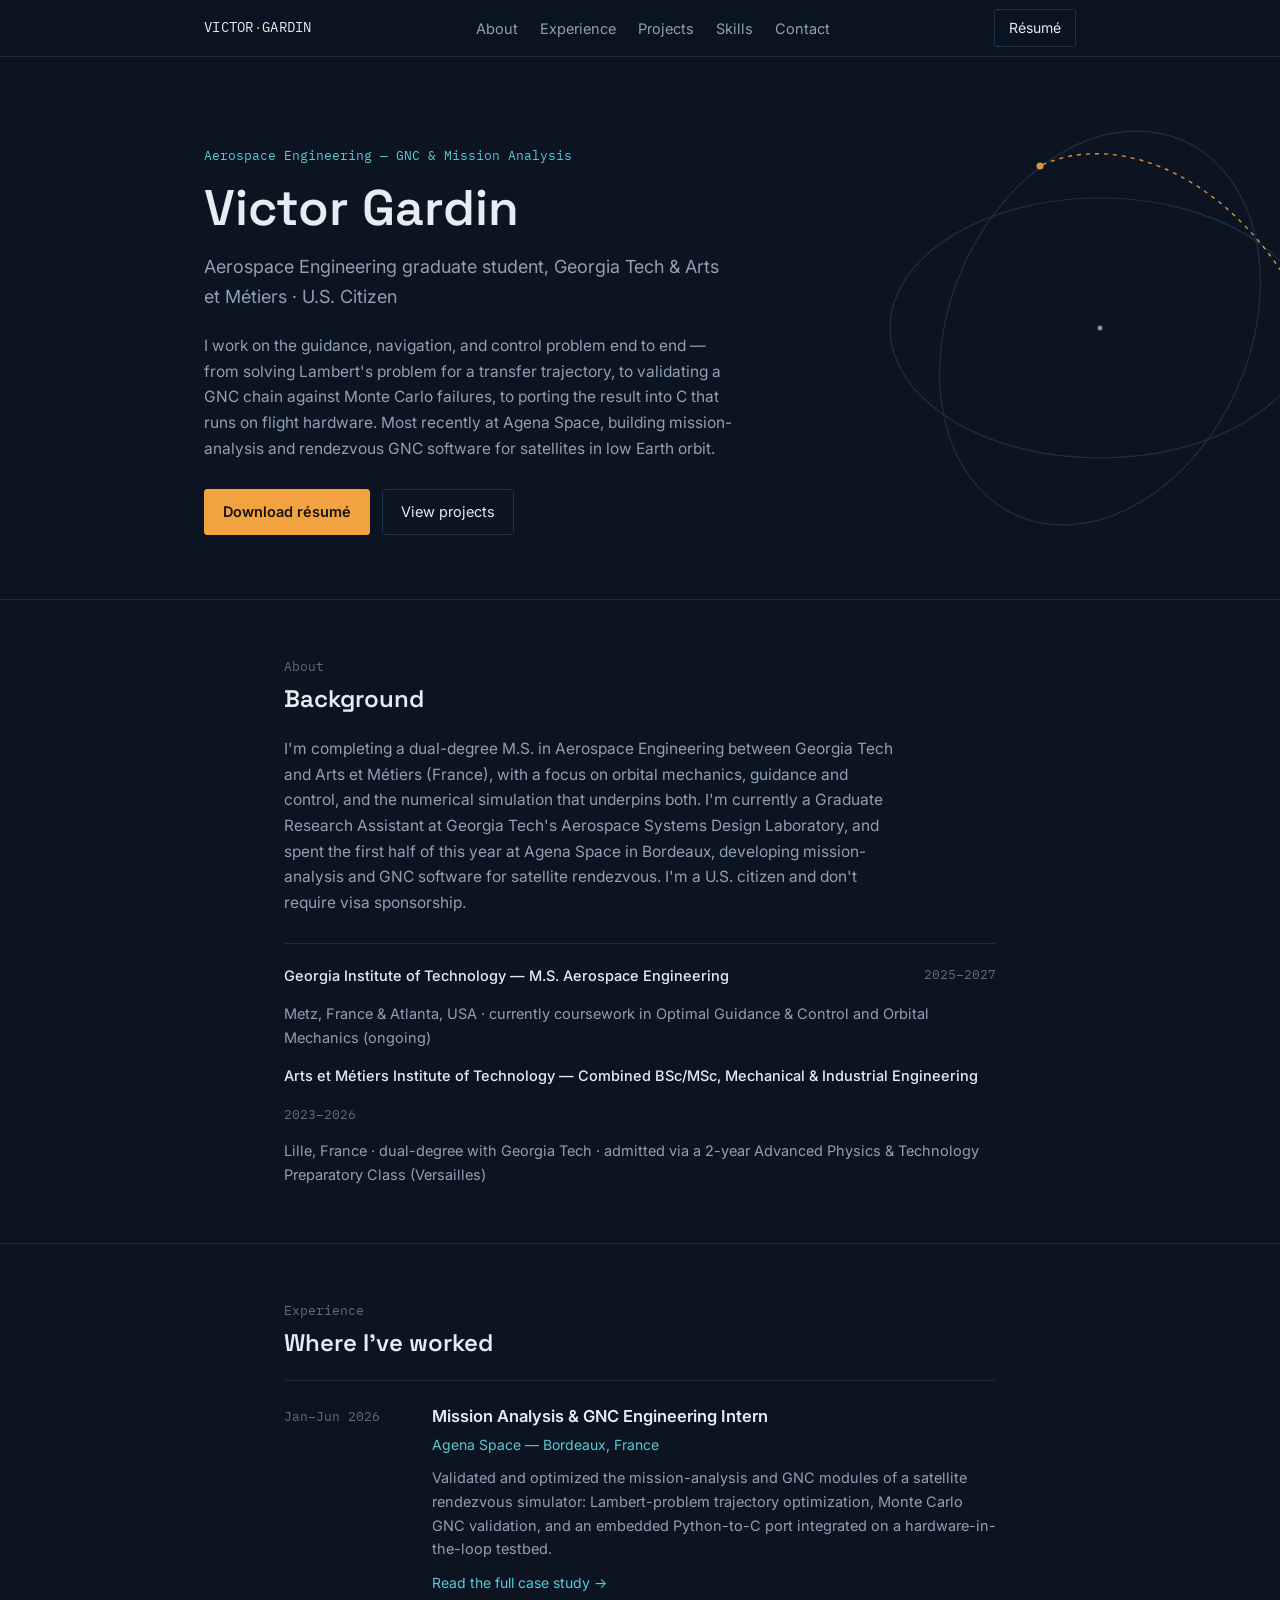
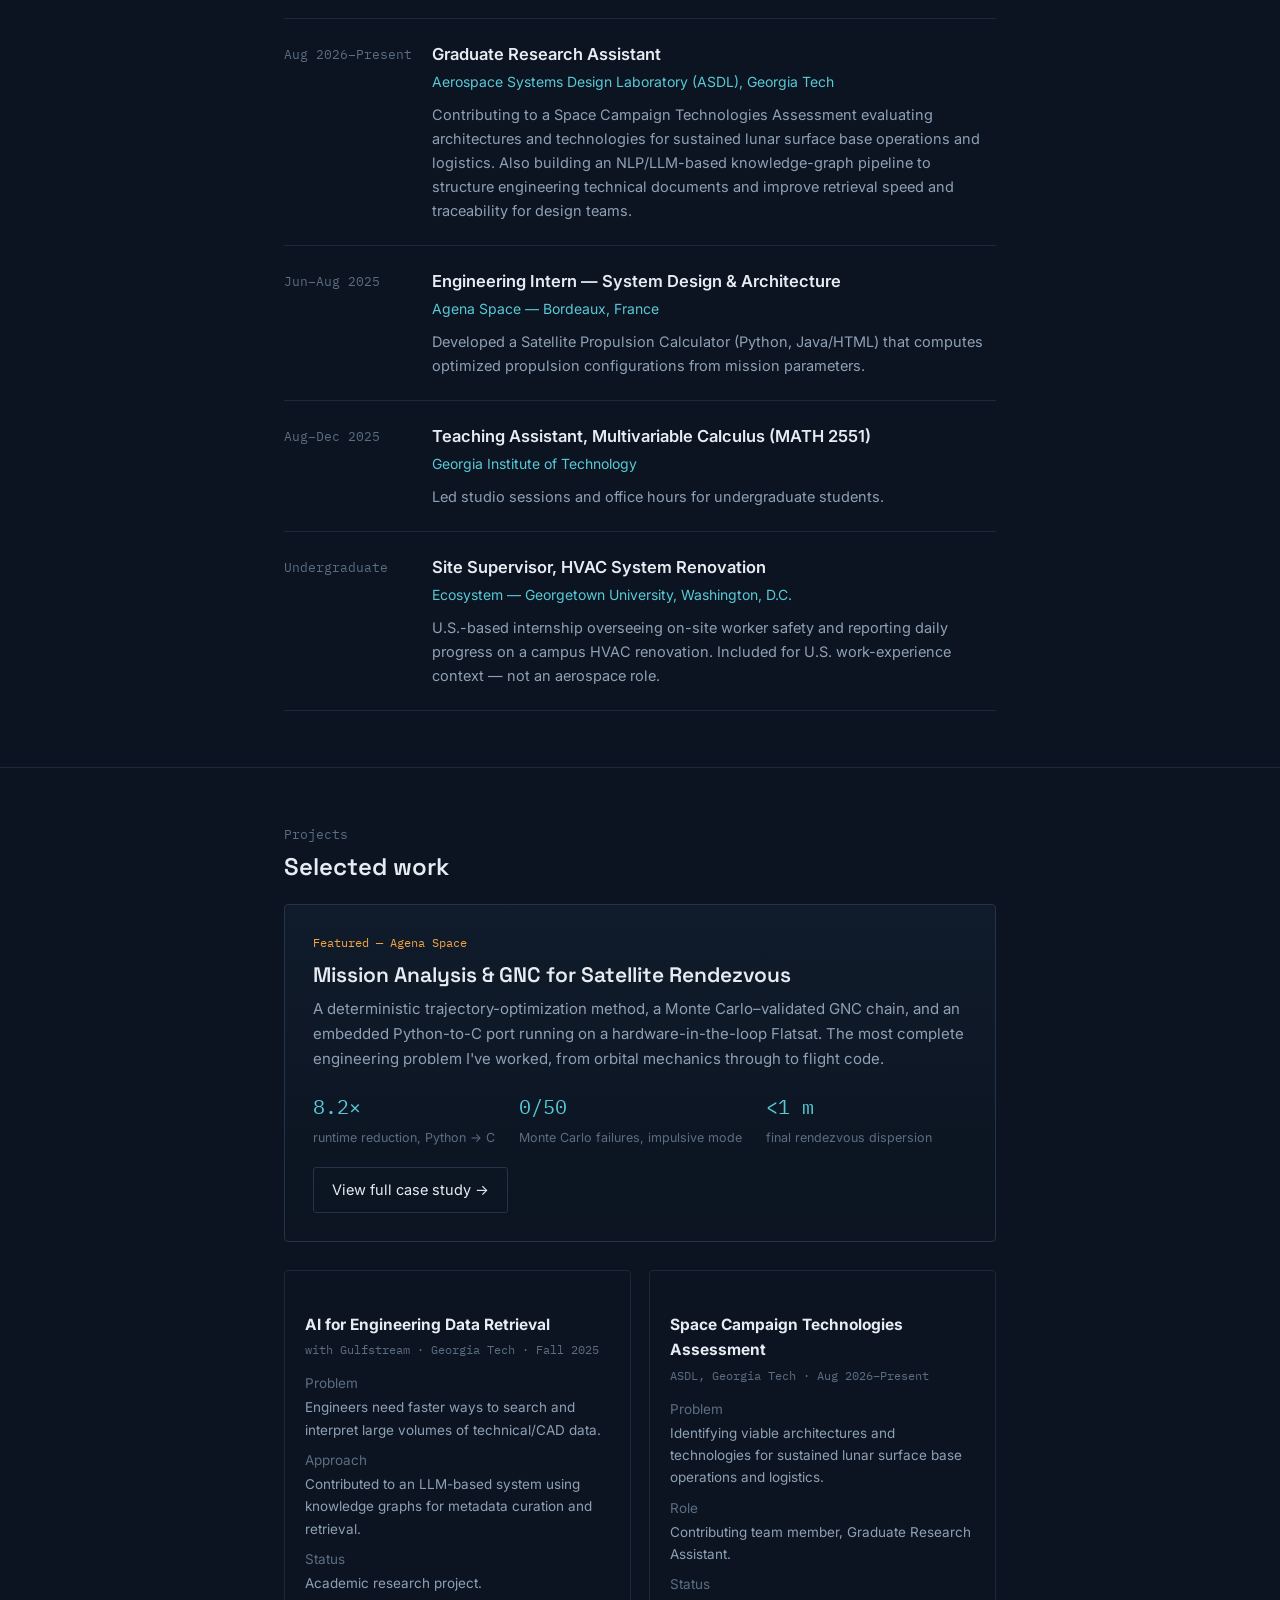
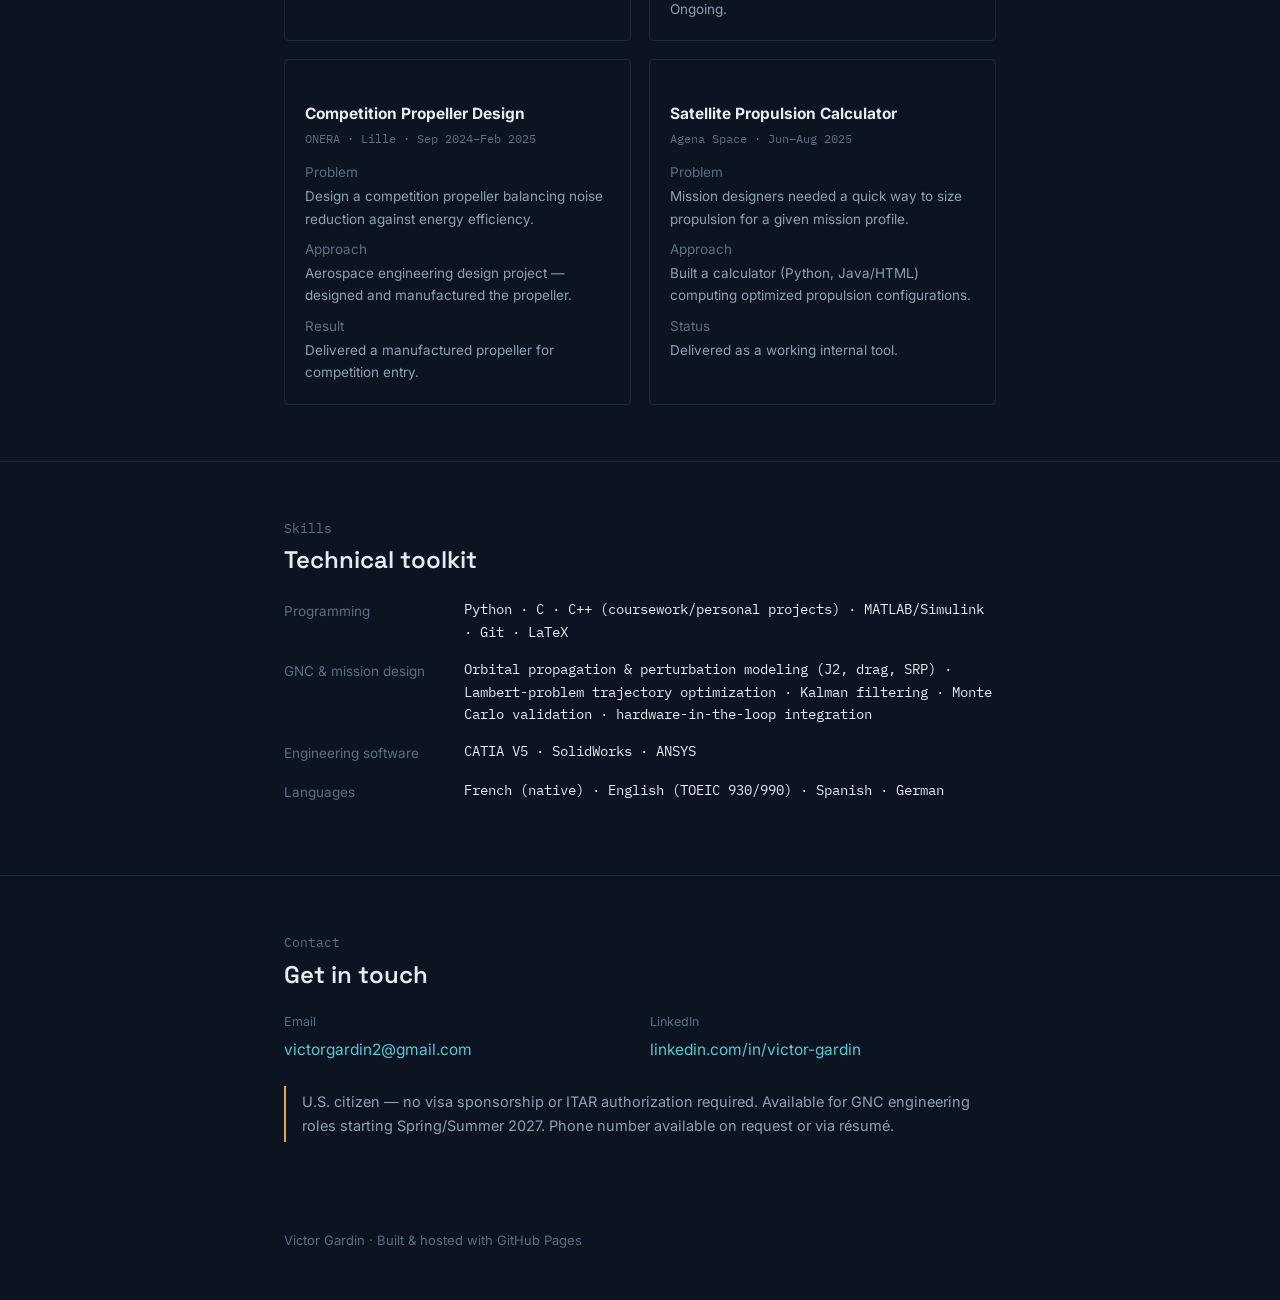
==== index.html @ 5374f6e5 "Add files via upload" ====
<!DOCTYPE html>
<html lang="en">
<head>
<meta charset="UTF-8">
<meta name="viewport" content="width=device-width, initial-scale=1.0">
<title>Victor Gardin — GNC &amp; Aerospace Engineering</title>
<meta name="description" content="Victor Gardin — Aerospace Engineering graduate student focused on guidance, navigation, and control: orbital mechanics, trajectory optimization, and embedded GNC software.">
<link rel="preconnect" href="https://fonts.googleapis.com">
<link rel="preconnect" href="https://fonts.gstatic.com" crossorigin>
<link href="https://fonts.googleapis.com/css2?family=Space+Grotesk:wght@500;600;700&family=Inter:wght@400;500;600&family=IBM+Plex+Mono:wght@400;500&display=swap" rel="stylesheet">
<link rel="stylesheet" href="css/style.css">
</head>
<body>

<nav class="nav">
  <div class="wrap">
    <div class="nav-mark">VICTOR<span>·</span>GARDIN</div>
    <ul class="nav-links">
      <li><a href="#about">About</a></li>
      <li><a href="#experience">Experience</a></li>
      <li><a href="#projects">Projects</a></li>
      <li><a href="#skills">Skills</a></li>
      <li><a href="#contact">Contact</a></li>
    </ul>
    <a class="nav-cta" href="assets/files/victor-gardin-resume.pdf" target="_blank" rel="noopener">Résumé</a>
  </div>
</nav>

<header class="hero" id="top">
  <svg class="orbit-graphic" viewBox="0 0 480 480" fill="none" xmlns="http://www.w3.org/2000/svg" aria-hidden="true">
    <ellipse cx="240" cy="240" rx="210" ry="130" stroke="#223349" stroke-width="1.2"/>
    <ellipse cx="240" cy="240" rx="150" ry="205" stroke="#223349" stroke-width="1.2" transform="rotate(24 240 240)"/>
    <path d="M 448 230 C 380 90, 260 40, 180 78" stroke="#f2a340" stroke-width="1.4" stroke-dasharray="4 5"/>
    <circle cx="448" cy="230" r="4.5" fill="#59c9d6"/>
    <circle cx="180" cy="78" r="3.5" fill="#f2a340"/>
    <circle cx="240" cy="240" r="2.5" fill="#8fa0b5"/>
  </svg>
  <div class="wrap">
    <div class="hero-eyebrow">Aerospace Engineering — GNC &amp; Mission Analysis</div>
    <h1>Victor Gardin</h1>
    <p class="hero-role">Aerospace Engineering graduate student, Georgia Tech &amp; Arts et Métiers · U.S. Citizen</p>
    <p class="hero-bio">I work on the guidance, navigation, and control problem end to end — from solving Lambert's problem for a transfer trajectory, to validating a GNC chain against Monte Carlo failures, to porting the result into C that runs on flight hardware. Most recently at Agena Space, building mission-analysis and rendezvous GNC software for satellites in low Earth orbit.</p>
    <div class="hero-actions">
      <a class="btn btn-primary" href="assets/files/victor-gardin-resume.pdf" target="_blank" rel="noopener">Download résumé</a>
      <a class="btn btn-ghost" href="#projects">View projects</a>
    </div>
  </div>
</header>

<section id="about">
  <div class="wrap">
    <div class="section-label">About</div>
    <h2 class="section-title">Background</h2>
    <p style="color:var(--text-dim); font-size:15.5px; max-width:620px;">
      I'm completing a dual-degree M.S. in Aerospace Engineering between Georgia Tech and Arts et Métiers (France),
      with a focus on orbital mechanics, guidance and control, and the numerical simulation that underpins both.
      I'm currently a Graduate Research Assistant at Georgia Tech's Aerospace Systems Design Laboratory, and spent
      the first half of this year at Agena Space in Bordeaux, developing mission-analysis and GNC software for
      satellite rendezvous. I'm a U.S. citizen and don't require visa sponsorship.
    </p>
    <div class="edu-strip">
      <div class="edu-row">
        <span class="school">Georgia Institute of Technology — M.S. Aerospace Engineering</span>
        <span class="date">2025–2027</span>
      </div>
      <div class="edu-row">
        <span class="detail">Metz, France &amp; Atlanta, USA · currently coursework in Optimal Guidance &amp; Control and Orbital Mechanics (ongoing)</span>
      </div>
      <div class="edu-row">
        <span class="school">Arts et Métiers Institute of Technology — Combined BSc/MSc, Mechanical &amp; Industrial Engineering</span>
        <span class="date">2023–2026</span>
      </div>
      <div class="edu-row">
        <span class="detail">Lille, France · dual-degree with Georgia Tech · admitted via a 2-year Advanced Physics &amp; Technology Preparatory Class (Versailles)</span>
      </div>
    </div>
  </div>
</section>

<section id="experience">
  <div class="wrap">
    <div class="section-label">Experience</div>
    <h2 class="section-title">Where I've worked</h2>
    <div class="xp-list">

      <div class="xp-item">
        <div class="xp-date">Jan–Jun 2026</div>
        <div>
          <div class="xp-role">Mission Analysis &amp; GNC Engineering Intern</div>
          <div class="xp-org">Agena Space — Bordeaux, France</div>
          <div class="xp-desc">
            Validated and optimized the mission-analysis and GNC modules of a satellite rendezvous simulator:
            Lambert-problem trajectory optimization, Monte Carlo GNC validation, and an embedded Python-to-C port
            integrated on a hardware-in-the-loop testbed.
          </div>
          <a class="xp-link" href="agena-space.html">Read the full case study →</a>
        </div>
      </div>

      <div class="xp-item">
        <div class="xp-date">Aug 2026–Present</div>
        <div>
          <div class="xp-role">Graduate Research Assistant</div>
          <div class="xp-org">Aerospace Systems Design Laboratory (ASDL), Georgia Tech</div>
          <div class="xp-desc">
            Contributing to a Space Campaign Technologies Assessment evaluating architectures and technologies
            for sustained lunar surface base operations and logistics. Also building an NLP/LLM-based
            knowledge-graph pipeline to structure engineering technical documents and improve retrieval speed
            and traceability for design teams.
          </div>
        </div>
      </div>

      <div class="xp-item">
        <div class="xp-date">Jun–Aug 2025</div>
        <div>
          <div class="xp-role">Engineering Intern — System Design &amp; Architecture</div>
          <div class="xp-org">Agena Space — Bordeaux, France</div>
          <div class="xp-desc">
            Developed a Satellite Propulsion Calculator (Python, Java/HTML) that computes optimized propulsion
            configurations from mission parameters.
          </div>
        </div>
      </div>

      <div class="xp-item">
        <div class="xp-date">Aug–Dec 2025</div>
        <div>
          <div class="xp-role">Teaching Assistant, Multivariable Calculus (MATH 2551)</div>
          <div class="xp-org">Georgia Institute of Technology</div>
          <div class="xp-desc">Led studio sessions and office hours for undergraduate students.</div>
        </div>
      </div>

      <div class="xp-item">
        <div class="xp-date">Undergraduate</div>
        <div>
          <div class="xp-role">Site Supervisor, HVAC System Renovation</div>
          <div class="xp-org">Ecosystem — Georgetown University, Washington, D.C.</div>
          <div class="xp-desc">
            U.S.-based internship overseeing on-site worker safety and reporting daily progress on a campus
            HVAC renovation. Included for U.S. work-experience context — not an aerospace role.
          </div>
        </div>
      </div>

    </div>
  </div>
</section>

<section id="projects">
  <div class="wrap">
    <div class="section-label">Projects</div>
    <h2 class="section-title">Selected work</h2>

    <div class="project-featured">
      <div class="tag">Featured — Agena Space</div>
      <h3>Mission Analysis &amp; GNC for Satellite Rendezvous</h3>
      <p>
        A deterministic trajectory-optimization method, a Monte Carlo–validated GNC chain, and an embedded
        Python-to-C port running on a hardware-in-the-loop Flatsat. The most complete engineering problem
        I've worked, from orbital mechanics through to flight code.
      </p>
      <div class="project-stats">
        <div class="stat"><span class="num">8.2×</span><span class="lbl">runtime reduction, Python → C</span></div>
        <div class="stat"><span class="num">0/50</span><span class="lbl">Monte Carlo failures, impulsive mode</span></div>
        <div class="stat"><span class="num">&lt;1 m</span><span class="lbl">final rendezvous dispersion</span></div>
      </div>
      <a class="btn btn-ghost" href="agena-space.html">View full case study →</a>
    </div>

    <div class="project-grid">
      <div class="project-card">
        <h4>AI for Engineering Data Retrieval</h4>
        <div class="meta">with Gulfstream · Georgia Tech · Fall 2025</div>
        <dl>
          <dt>Problem</dt>
          <dd>Engineers need faster ways to search and interpret large volumes of technical/CAD data.</dd>
          <dt>Approach</dt>
          <dd>Contributed to an LLM-based system using knowledge graphs for metadata curation and retrieval.</dd>
          <dt>Status</dt>
          <dd>Academic research project.</dd>
        </dl>
      </div>

      <div class="project-card">
        <h4>Space Campaign Technologies Assessment</h4>
        <div class="meta">ASDL, Georgia Tech · Aug 2026–Present</div>
        <dl>
          <dt>Problem</dt>
          <dd>Identifying viable architectures and technologies for sustained lunar surface base operations and logistics.</dd>
          <dt>Role</dt>
          <dd>Contributing team member, Graduate Research Assistant.</dd>
          <dt>Status</dt>
          <dd>Ongoing.</dd>
        </dl>
      </div>

      <div class="project-card">
        <h4>Competition Propeller Design</h4>
        <div class="meta">ONERA · Lille · Sep 2024–Feb 2025</div>
        <dl>
          <dt>Problem</dt>
          <dd>Design a competition propeller balancing noise reduction against energy efficiency.</dd>
          <dt>Approach</dt>
          <dd>Aerospace engineering design project — designed and manufactured the propeller.</dd>
          <dt>Result</dt>
          <dd>Delivered a manufactured propeller for competition entry.</dd>
        </dl>
      </div>

      <div class="project-card">
        <h4>Satellite Propulsion Calculator</h4>
        <div class="meta">Agena Space · Jun–Aug 2025</div>
        <dl>
          <dt>Problem</dt>
          <dd>Mission designers needed a quick way to size propulsion for a given mission profile.</dd>
          <dt>Approach</dt>
          <dd>Built a calculator (Python, Java/HTML) computing optimized propulsion configurations.</dd>
          <dt>Status</dt>
          <dd>Delivered as a working internal tool.</dd>
        </dl>
      </div>
    </div>
  </div>
</section>

<section id="skills">
  <div class="wrap">
    <div class="section-label">Skills</div>
    <h2 class="section-title">Technical toolkit</h2>
    <dl class="skills-grid">
      <dt>Programming</dt>
      <dd>Python · C · C++ (coursework/personal projects) · MATLAB/Simulink · Git · LaTeX</dd>
      <dt>GNC &amp; mission design</dt>
      <dd>Orbital propagation &amp; perturbation modeling (J2, drag, SRP) · Lambert-problem trajectory optimization · Kalman filtering · Monte Carlo validation · hardware-in-the-loop integration</dd>
      <dt>Engineering software</dt>
      <dd>CATIA V5 · SolidWorks · ANSYS</dd>
      <dt>Languages</dt>
      <dd>French (native) · English (TOEIC 930/990) · Spanish · German</dd>
    </dl>
  </div>
</section>

<section id="contact">
  <div class="wrap">
    <div class="section-label">Contact</div>
    <h2 class="section-title">Get in touch</h2>
    <div class="contact-grid">
      <div class="contact-item">
        <div class="lbl">Email</div>
        <div class="val"><a href="mailto:victorgardin2@gmail.com">victorgardin2@gmail.com</a></div>
      </div>
      <div class="contact-item">
        <div class="lbl">LinkedIn</div>
        <div class="val"><a href="https://www.linkedin.com/in/victor-gardin/" target="_blank" rel="noopener">linkedin.com/in/victor-gardin</a></div>
      </div>
    </div>
    <div class="note-box">
      U.S. citizen — no visa sponsorship or ITAR authorization required. Available for GNC engineering roles
      starting Spring/Summer 2027. Phone number available on request or via résumé.
    </div>
  </div>
</section>

<footer>
  <div class="wrap">Victor Gardin · Built &amp; hosted with GitHub Pages</div>
</footer>

</body>
</html>
---- css/style.css ----
/* ===========================================================
   Victor Gardin — GNC / Aerospace Portfolio
   Design tokens: deep-space navy, amber (caution/highlight) +
   cyan (signal/data) accents, Space Grotesk / Inter / IBM Plex Mono.
   =========================================================== */

:root {
  --bg: #0b1420;
  --bg-elev: #101b2b;
  --bg-elev-2: #14233a;
  --text: #e7ecf3;
  --text-dim: #8fa0b5;
  --text-faint: #5c6d82;
  --accent-amber: #f2a340;
  --accent-cyan: #59c9d6;
  --line: #22334a;
  --line-soft: #1a293d;

  --font-display: "Space Grotesk", "Inter", sans-serif;
  --font-body: "Inter", -apple-system, BlinkMacSystemFont, sans-serif;
  --font-mono: "IBM Plex Mono", ui-monospace, SFMono-Regular, monospace;

  --maxw: 760px;
}

* { box-sizing: border-box; }

@media (prefers-reduced-motion: reduce) {
  * { animation-duration: 0.001ms !important; animation-iteration-count: 1 !important; transition-duration: 0.001ms !important; }
}

html {
  scroll-behavior: smooth;
}

body {
  margin: 0;
  background: var(--bg);
  color: var(--text);
  font-family: var(--font-body);
  font-size: 16px;
  line-height: 1.65;
  -webkit-font-smoothing: antialiased;
}

::selection { background: var(--accent-amber); color: #14233a; }

a { color: var(--accent-cyan); text-decoration: none; }
a:hover { text-decoration: underline; }
a:focus-visible, button:focus-visible {
  outline: 2px solid var(--accent-amber);
  outline-offset: 3px;
}

h1, h2, h3 {
  font-family: var(--font-display);
  font-weight: 600;
  line-height: 1.15;
  margin: 0;
}

p { margin: 0 0 1em 0; }
p:last-child { margin-bottom: 0; }

.wrap {
  max-width: var(--maxw);
  margin: 0 auto;
  padding: 0 24px;
}

/* ---------- Nav ---------- */
.nav {
  position: sticky;
  top: 0;
  z-index: 50;
  background: rgba(11, 20, 32, 0.88);
  backdrop-filter: blur(8px);
  border-bottom: 1px solid var(--line-soft);
}
.nav .wrap {
  max-width: 920px;
  display: flex;
  align-items: center;
  justify-content: space-between;
  height: 56px;
}
.nav-mark {
  font-family: var(--font-mono);
  font-size: 14px;
  color: var(--text);
  letter-spacing: 0.02em;
}
.nav-mark span { color: var(--accent-amber); }
.nav-links {
  display: flex;
  gap: 22px;
  list-style: none;
  margin: 0;
  padding: 0;
}
.nav-links a {
  color: var(--text-dim);
  font-size: 14.5px;
}
.nav-links a:hover { color: var(--text); text-decoration: none; }
.nav-cta {
  border: 1px solid var(--line);
  padding: 6px 14px;
  border-radius: 3px;
  color: var(--text) !important;
  font-size: 14px;
}
.nav-cta:hover { border-color: var(--accent-amber); text-decoration: none; }

@media (max-width: 640px) {
  .nav-links { display: none; }
  .orbit-graphic { display: none; }
}

/* ---------- Hero ---------- */
.hero {
  position: relative;
  padding: 88px 0 64px;
  overflow: hidden;
  border-bottom: 1px solid var(--line-soft);
}
.hero .wrap { max-width: 920px; position: relative; z-index: 2; }
.orbit-graphic {
  position: absolute;
  right: -60px;
  top: 50%;
  transform: translateY(-50%);
  width: 480px;
  max-width: 55vw;
  opacity: 0.9;
  z-index: 1;
}
.hero-eyebrow {
  font-family: var(--font-mono);
  font-size: 13px;
  color: var(--accent-cyan);
  margin-bottom: 14px;
}
.hero h1 {
  font-size: clamp(34px, 5vw, 50px);
  max-width: 620px;
  margin-bottom: 14px;
}
.hero-role {
  font-size: 18px;
  color: var(--text-dim);
  max-width: 520px;
  margin-bottom: 22px;
}
.hero-bio {
  max-width: 540px;
  color: var(--text-dim);
  font-size: 15.5px;
}
.hero-actions {
  display: flex;
  gap: 12px;
  margin-top: 28px;
  flex-wrap: wrap;
}
.btn {
  display: inline-block;
  font-family: var(--font-body);
  font-size: 14.5px;
  padding: 10px 18px;
  border-radius: 3px;
  border: 1px solid var(--line);
}
.btn:hover { text-decoration: none; }
.btn-primary {
  background: var(--accent-amber);
  color: #17130a;
  border-color: var(--accent-amber);
  font-weight: 600;
}
.btn-primary:hover { background: #f6b562; }
.btn-ghost { color: var(--text); }
.btn-ghost:hover { border-color: var(--accent-cyan); color: var(--accent-cyan); }

/* ---------- Sections ---------- */
section { padding: 56px 0; border-bottom: 1px solid var(--line-soft); }
section:last-of-type { border-bottom: none; }

.section-label {
  font-family: var(--font-mono);
  font-size: 12.5px;
  color: var(--text-faint);
  margin-bottom: 8px;
}
.section-title {
  font-size: 24px;
  margin-bottom: 24px;
}

/* ---------- About / Education strip ---------- */
.edu-strip {
  margin-top: 28px;
  border-top: 1px solid var(--line-soft);
  padding-top: 20px;
  display: grid;
  gap: 14px;
}
.edu-row {
  display: flex;
  justify-content: space-between;
  gap: 16px;
  font-size: 14.5px;
  flex-wrap: wrap;
}
.edu-row .school { color: var(--text); font-weight: 500; }
.edu-row .detail { color: var(--text-dim); }
.edu-row .date { color: var(--text-faint); font-family: var(--font-mono); font-size: 13px; white-space: nowrap; }

/* ---------- Experience list ---------- */
.xp-list { display: flex; flex-direction: column; }
.xp-item {
  border-top: 1px solid var(--line-soft);
  padding: 22px 0;
  display: grid;
  grid-template-columns: 130px 1fr;
  gap: 18px;
}
.xp-item:last-child { border-bottom: 1px solid var(--line-soft); }
.xp-date {
  font-family: var(--font-mono);
  font-size: 12.5px;
  color: var(--text-faint);
  padding-top: 3px;
}
.xp-role { font-size: 16.5px; font-weight: 600; margin-bottom: 2px; }
.xp-org { color: var(--accent-cyan); font-size: 14px; margin-bottom: 10px; }
.xp-desc { color: var(--text-dim); font-size: 14.5px; }
.xp-desc ul { margin: 6px 0 0; padding-left: 18px; }
.xp-desc li { margin-bottom: 4px; }
.xp-link { display: inline-block; margin-top: 10px; font-size: 14px; }

@media (max-width: 620px) {
  .xp-item { grid-template-columns: 1fr; gap: 4px; }
}

/* ---------- Projects ---------- */
.project-featured {
  border: 1px solid var(--line);
  border-radius: 4px;
  padding: 28px;
  background: linear-gradient(180deg, var(--bg-elev) 0%, var(--bg) 100%);
  margin-bottom: 28px;
}
.project-featured .tag {
  font-family: var(--font-mono);
  font-size: 12px;
  color: var(--accent-amber);
  margin-bottom: 10px;
}
.project-featured h3 { font-size: 21px; margin-bottom: 10px; }
.project-featured p { color: var(--text-dim); font-size: 15px; }
.project-stats {
  display: flex;
  gap: 24px;
  margin: 18px 0;
  flex-wrap: wrap;
}
.stat .num { font-family: var(--font-mono); color: var(--accent-cyan); font-size: 20px; display: block; }
.stat .lbl { color: var(--text-faint); font-size: 12.5px; }

.project-grid {
  display: grid;
  grid-template-columns: 1fr 1fr;
  gap: 18px;
}
@media (max-width: 620px) { .project-grid { grid-template-columns: 1fr; } }

.project-card {
  border: 1px solid var(--line-soft);
  border-radius: 4px;
  padding: 20px;
}
.project-card h4 { font-size: 15.5px; margin-bottom: 4px; }
.project-card .meta { font-family: var(--font-mono); font-size: 11.5px; color: var(--text-faint); margin-bottom: 12px; }
.project-card dl { margin: 0; font-size: 13.5px; }
.project-card dt { color: var(--text-faint); margin-top: 8px; }
.project-card dt:first-child { margin-top: 0; }
.project-card dd { margin: 2px 0 0; color: var(--text-dim); }

/* ---------- Skills ---------- */
.skills-grid {
  display: grid;
  grid-template-columns: 160px 1fr;
  gap: 14px 20px;
}
.skills-grid dt {
  font-size: 13.5px;
  color: var(--text-faint);
  padding-top: 2px;
}
.skills-grid dd {
  margin: 0;
  font-family: var(--font-mono);
  font-size: 13.5px;
  color: var(--text);
  line-height: 1.7;
}
@media (max-width: 560px) {
  .skills-grid { grid-template-columns: 1fr; }
  .skills-grid dt { padding-top: 12px; }
}

/* ---------- Contact ---------- */
.contact-grid {
  display: grid;
  grid-template-columns: 1fr 1fr;
  gap: 20px;
  margin-bottom: 20px;
}
@media (max-width: 560px) { .contact-grid { grid-template-columns: 1fr; } }
.contact-item .lbl { font-size: 12.5px; color: var(--text-faint); margin-bottom: 4px; }
.contact-item .val { font-size: 15.5px; }
.note-box {
  border-left: 2px solid var(--accent-amber);
  padding: 4px 0 4px 16px;
  color: var(--text-dim);
  font-size: 14.5px;
  margin-top: 24px;
}

footer {
  padding: 32px 0 48px;
  color: var(--text-faint);
  font-size: 13px;
}

/* ---------- Deep-dive project page ---------- */
.back-link { font-family: var(--font-mono); font-size: 13.5px; }
.page-header { padding: 48px 0 32px; border-bottom: 1px solid var(--line-soft); }
.page-header h1 { font-size: clamp(28px, 4.5vw, 38px); margin: 14px 0 10px; }
.page-meta { color: var(--text-dim); font-family: var(--font-mono); font-size: 13.5px; }

.doc-section { padding: 40px 0; border-bottom: 1px solid var(--line-soft); }
.doc-section:last-of-type { border-bottom: none; }
.doc-section h2 {
  font-size: 13px;
  font-family: var(--font-mono);
  color: var(--accent-amber);
  margin-bottom: 16px;
}
.doc-section h3 { font-size: 16px; margin: 20px 0 8px; color: var(--text); }
.doc-section p, .doc-section li { color: var(--text-dim); font-size: 15px; }
.doc-section ul { padding-left: 20px; margin: 0 0 1em; }
.doc-section li { margin-bottom: 8px; }

figure { margin: 24px 0; }
figure img {
  width: 100%;
  border-radius: 4px;
  border: 1px solid var(--line);
  display: block;
}
figcaption {
  font-size: 13px;
  color: var(--text-faint);
  margin-top: 8px;
  font-family: var(--font-mono);
}

.result-grid {
  display: grid;
  grid-template-columns: repeat(3, 1fr);
  gap: 16px;
  margin: 8px 0 0;
}
@media (max-width: 620px) { .result-grid { grid-template-columns: 1fr 1fr; } }
.result-grid .stat { border-top: 1px solid var(--line-soft); padding-top: 10px; }
.result-grid .num { font-size: 22px; }
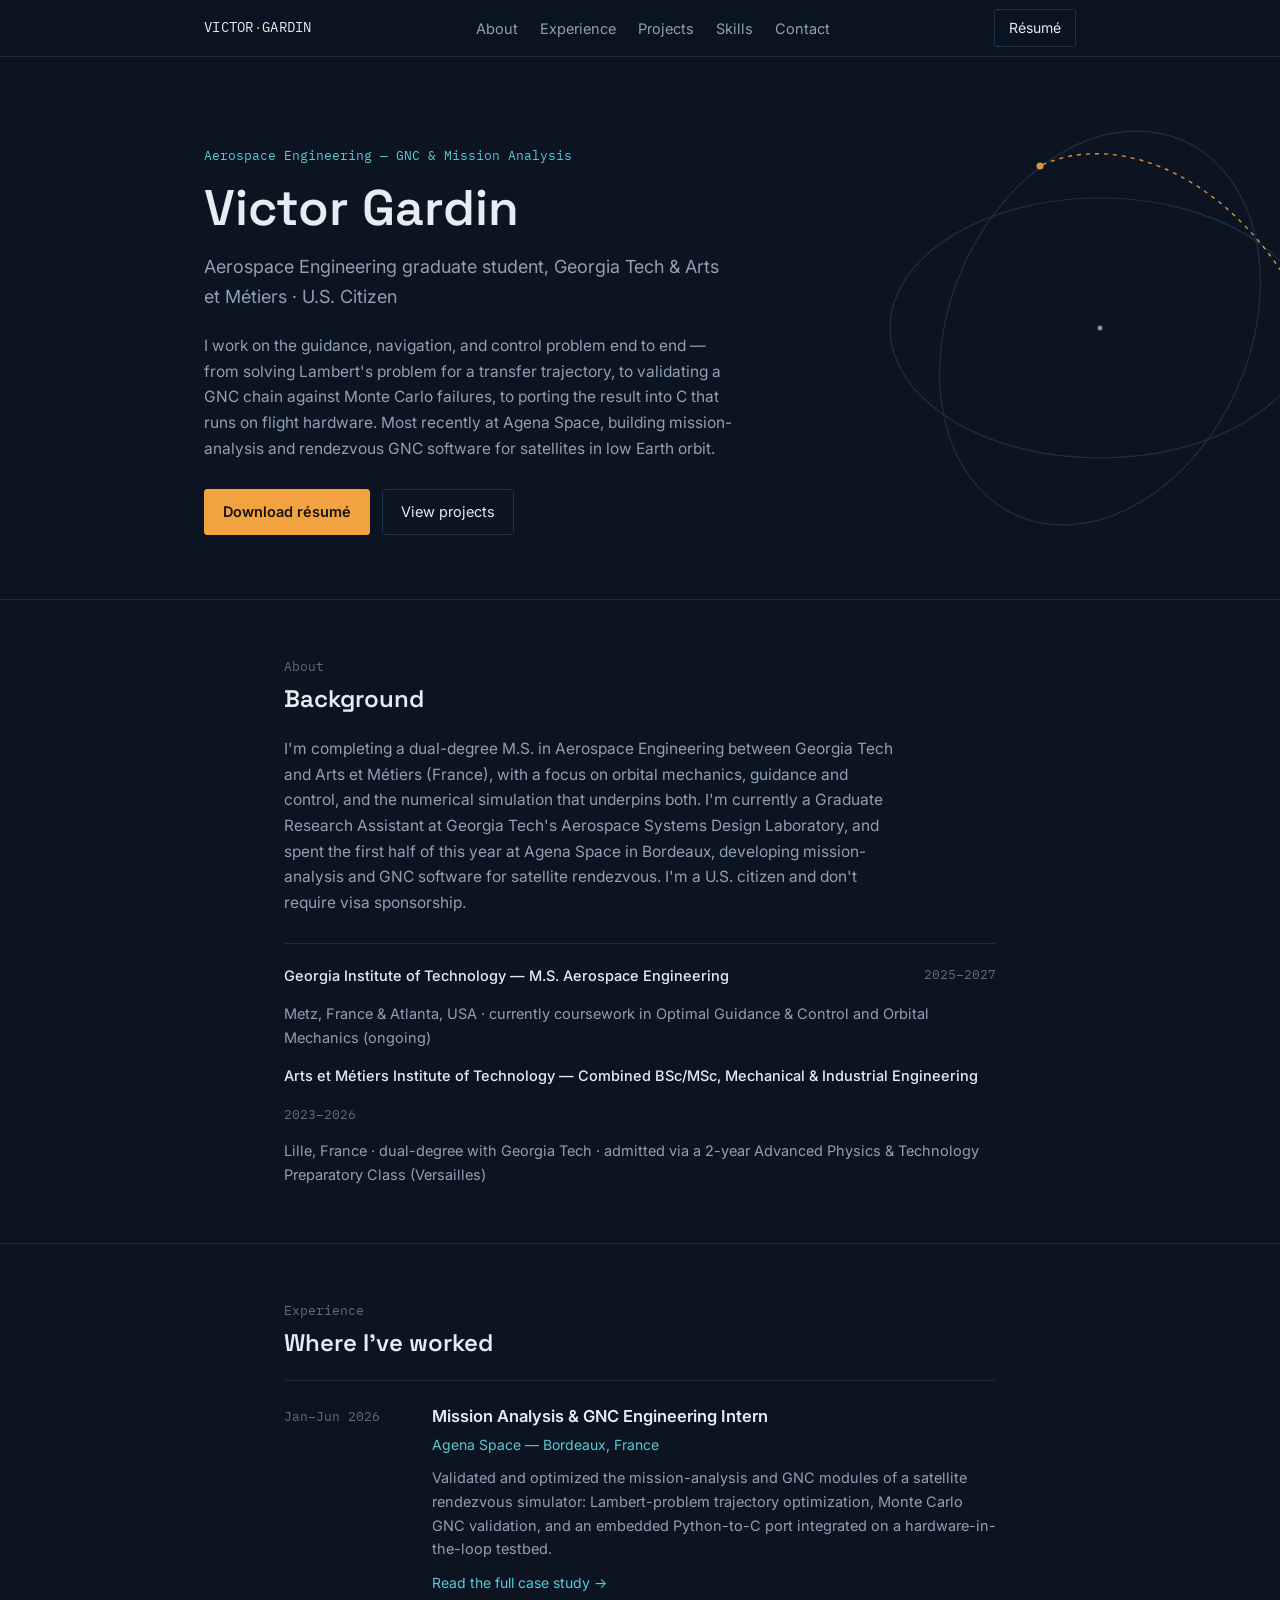
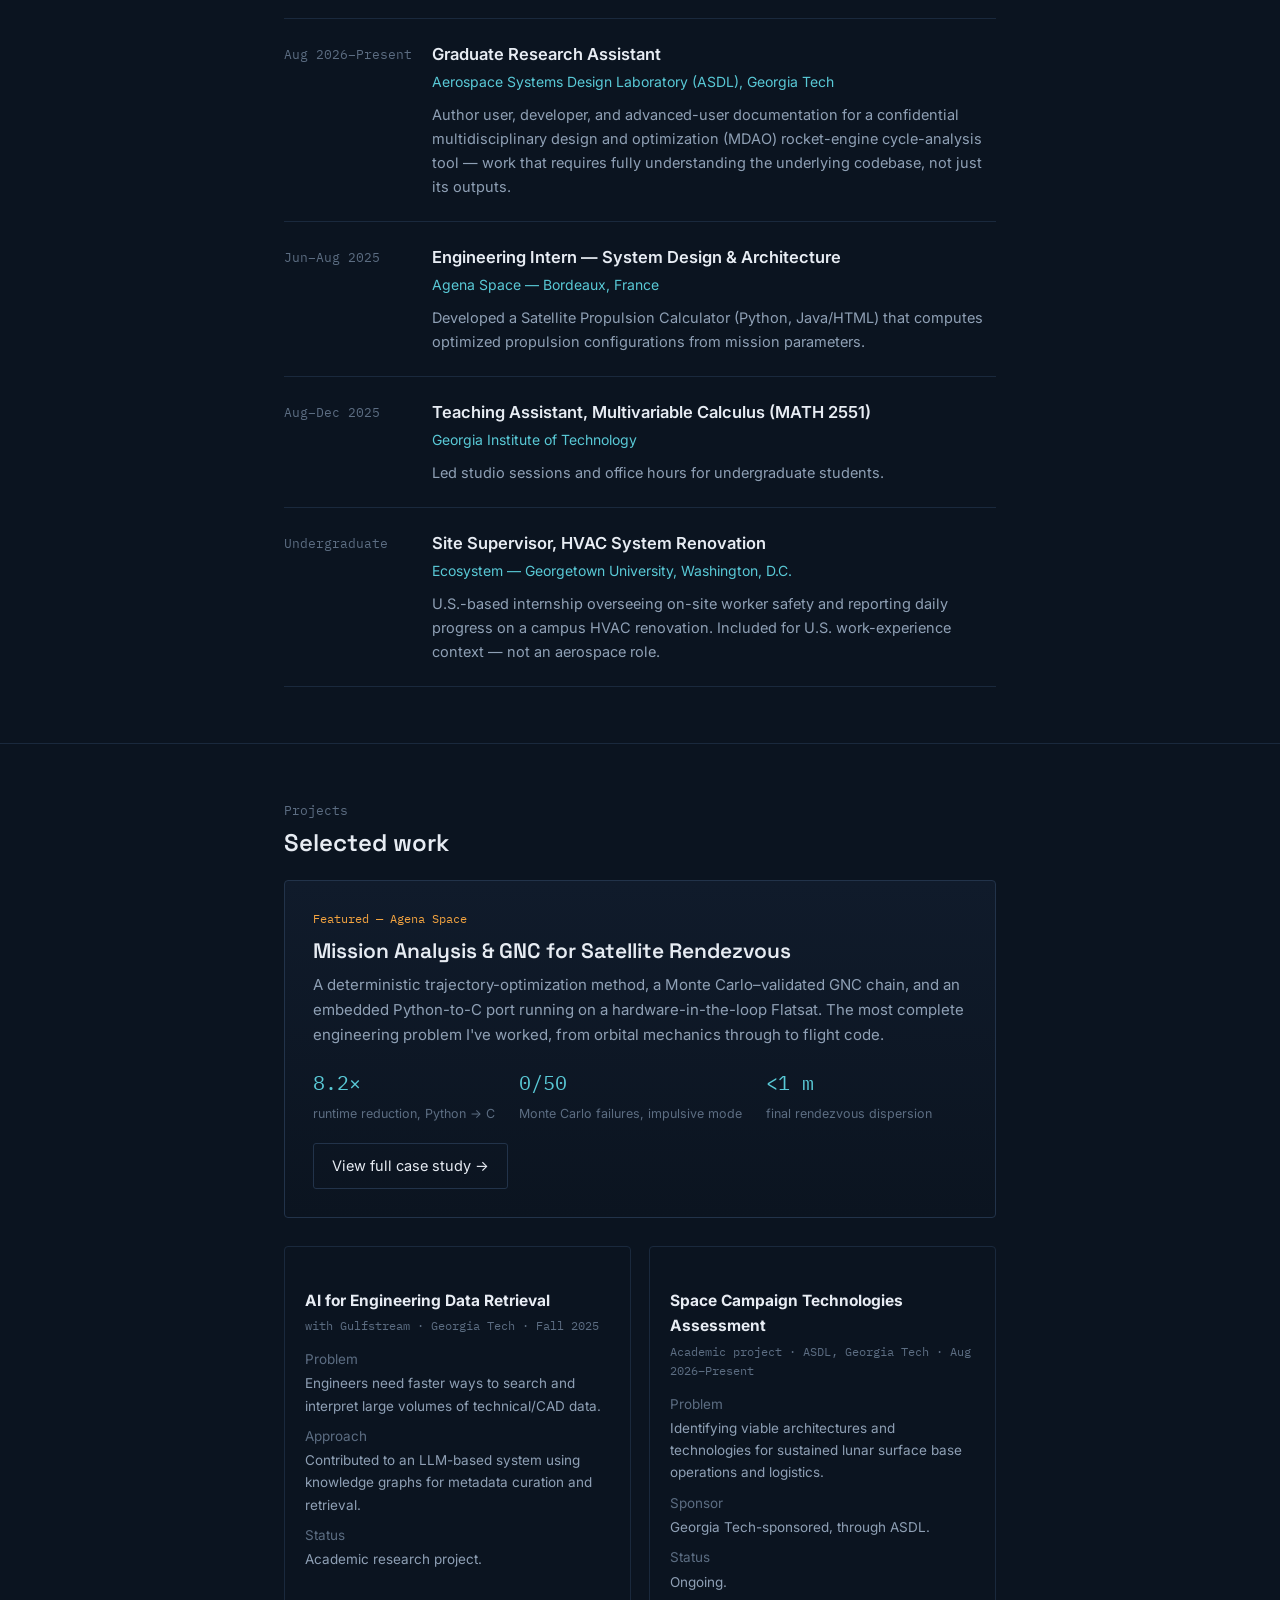
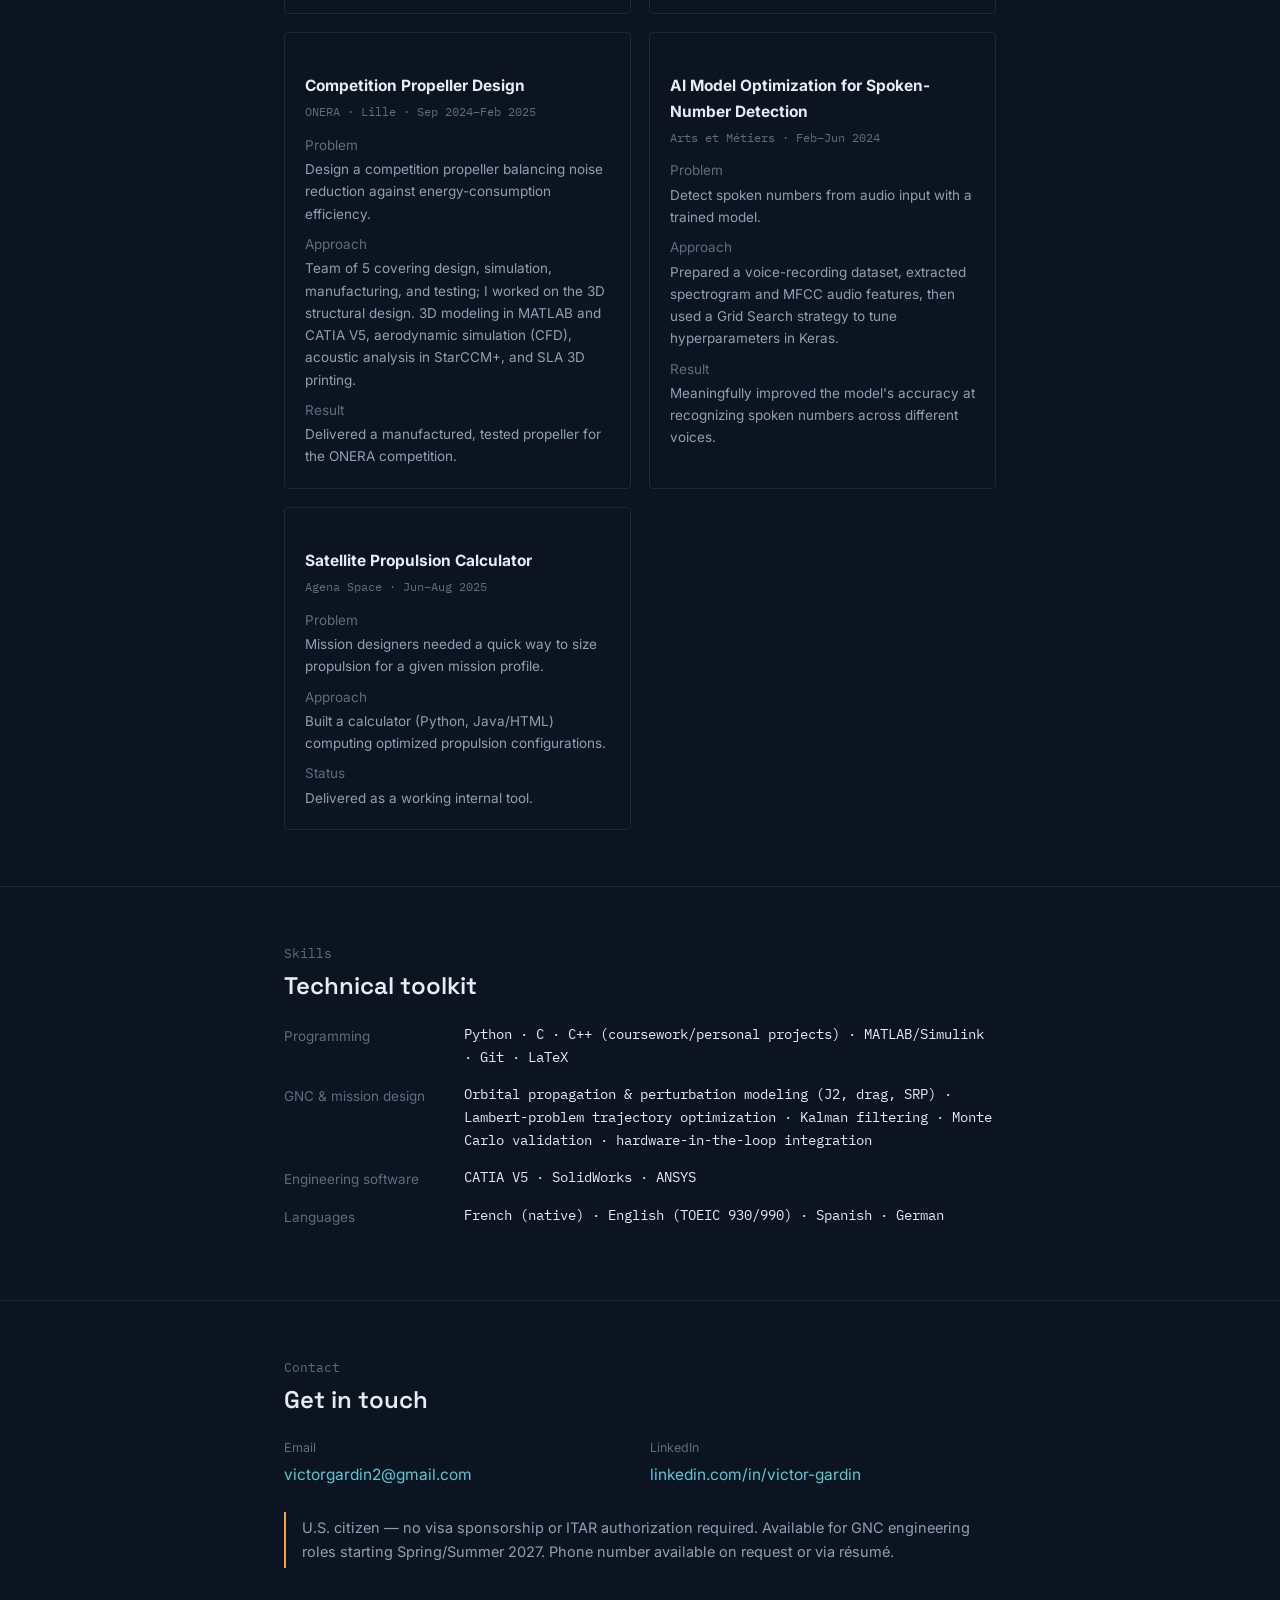
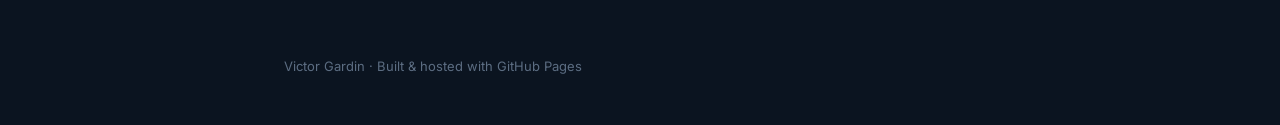
==== commit 842bcb87: "Update" ====
--- a/index.html
+++ b/index.html
@@ -103,10 +103,9 @@
           <div class="xp-role">Graduate Research Assistant</div>
           <div class="xp-org">Aerospace Systems Design Laboratory (ASDL), Georgia Tech</div>
           <div class="xp-desc">
-            Contributing to a Space Campaign Technologies Assessment evaluating architectures and technologies
-            for sustained lunar surface base operations and logistics. Also building an NLP/LLM-based
-            knowledge-graph pipeline to structure engineering technical documents and improve retrieval speed
-            and traceability for design teams.
+            Author user, developer, and advanced-user documentation for a confidential multidisciplinary design
+            and optimization (MDAO) rocket-engine cycle-analysis tool — work that requires fully understanding
+            the underlying codebase, not just its outputs.
           </div>
         </div>
       </div>
@@ -185,12 +184,12 @@
 
       <div class="project-card">
         <h4>Space Campaign Technologies Assessment</h4>
-        <div class="meta">ASDL, Georgia Tech · Aug 2026–Present</div>
+        <div class="meta">Academic project · ASDL, Georgia Tech · Aug 2026–Present</div>
         <dl>
           <dt>Problem</dt>
           <dd>Identifying viable architectures and technologies for sustained lunar surface base operations and logistics.</dd>
-          <dt>Role</dt>
-          <dd>Contributing team member, Graduate Research Assistant.</dd>
+          <dt>Sponsor</dt>
+          <dd>Georgia Tech-sponsored, through ASDL.</dd>
           <dt>Status</dt>
           <dd>Ongoing.</dd>
         </dl>
@@ -201,11 +200,24 @@
         <div class="meta">ONERA · Lille · Sep 2024–Feb 2025</div>
         <dl>
           <dt>Problem</dt>
-          <dd>Design a competition propeller balancing noise reduction against energy efficiency.</dd>
-          <dt>Approach</dt>
-          <dd>Aerospace engineering design project — designed and manufactured the propeller.</dd>
+          <dd>Design a competition propeller balancing noise reduction against energy-consumption efficiency.</dd>
+          <dt>Approach</dt>
+          <dd>Team of 5 covering design, simulation, manufacturing, and testing; I worked on the 3D structural design. 3D modeling in MATLAB and CATIA V5, aerodynamic simulation (CFD), acoustic analysis in StarCCM+, and SLA 3D printing.</dd>
           <dt>Result</dt>
-          <dd>Delivered a manufactured propeller for competition entry.</dd>
+          <dd>Delivered a manufactured, tested propeller for the ONERA competition.</dd>
+        </dl>
+      </div>
+
+      <div class="project-card">
+        <h4>AI Model Optimization for Spoken-Number Detection</h4>
+        <div class="meta">Arts et Métiers · Feb–Jun 2024</div>
+        <dl>
+          <dt>Problem</dt>
+          <dd>Detect spoken numbers from audio input with a trained model.</dd>
+          <dt>Approach</dt>
+          <dd>Prepared a voice-recording dataset, extracted spectrogram and MFCC audio features, then used a Grid Search strategy to tune hyperparameters in Keras.</dd>
+          <dt>Result</dt>
+          <dd>Meaningfully improved the model's accuracy at recognizing spoken numbers across different voices.</dd>
         </dl>
       </div>
 
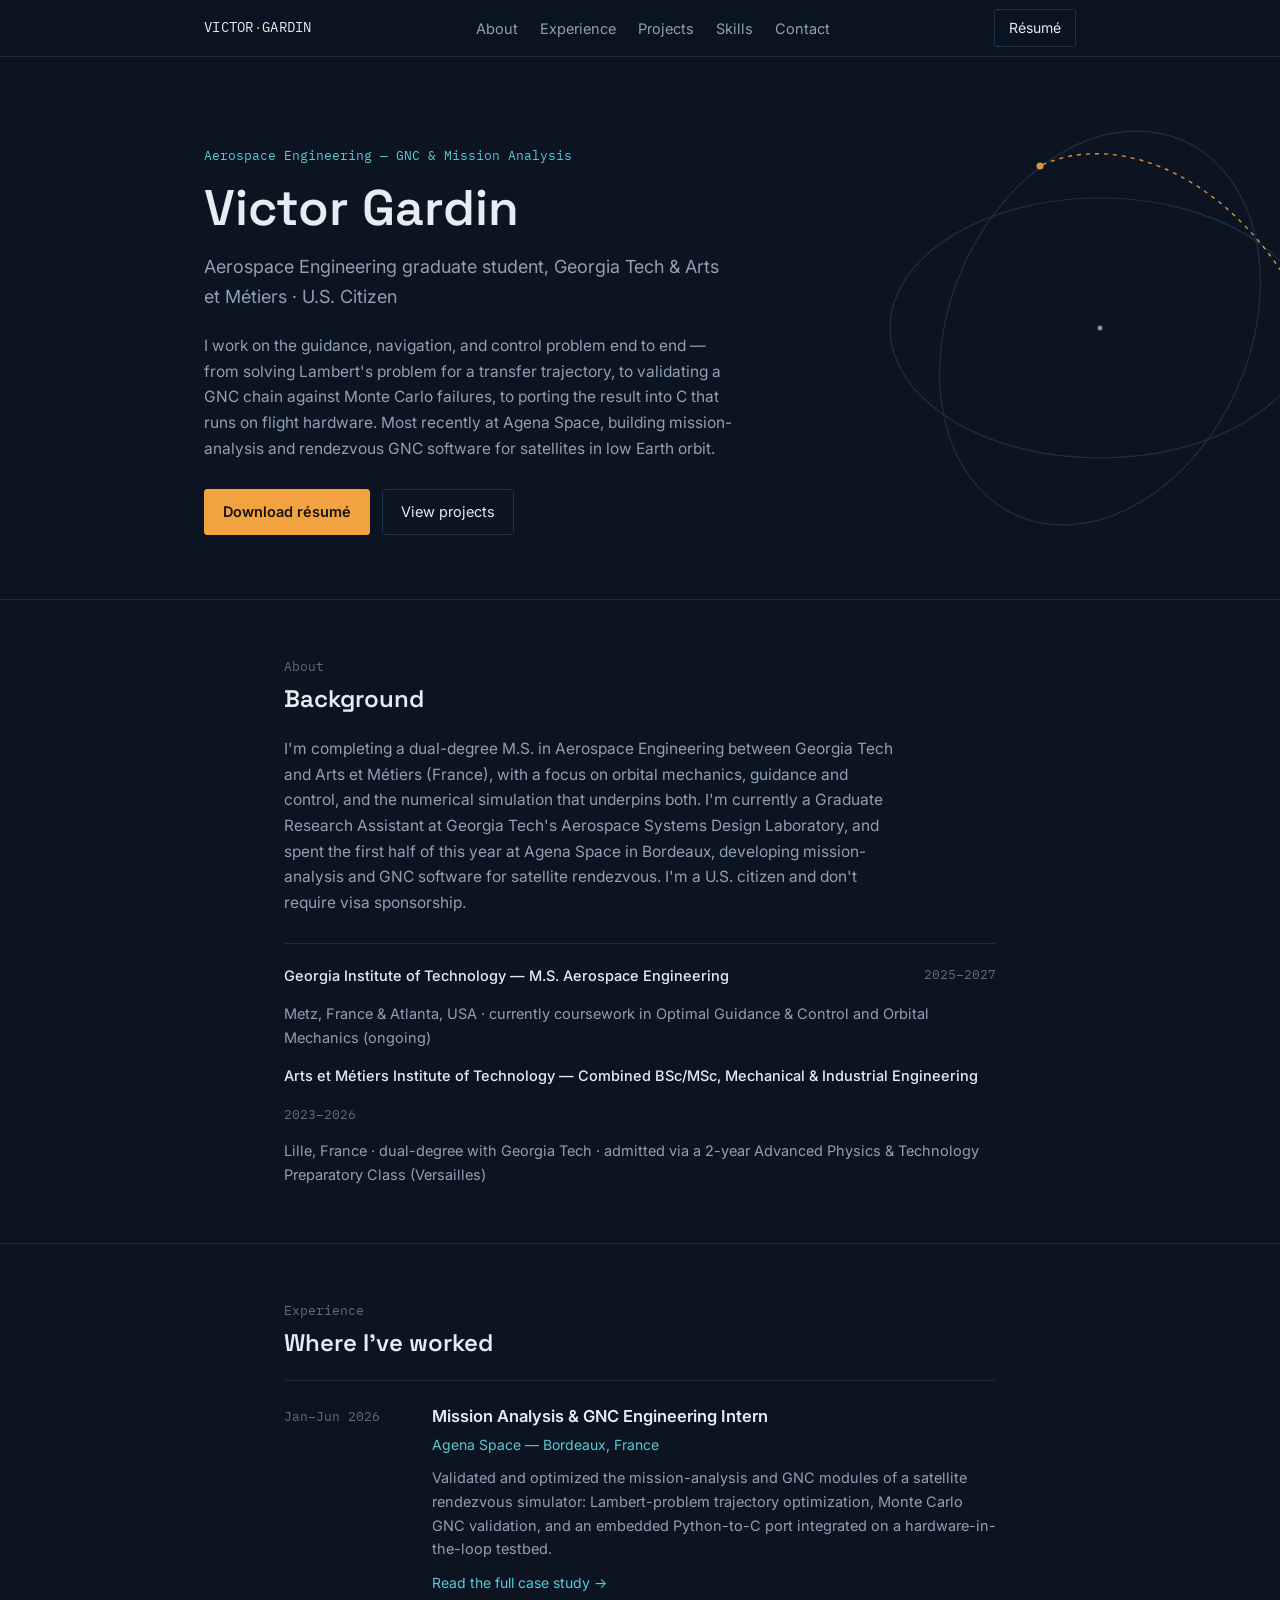
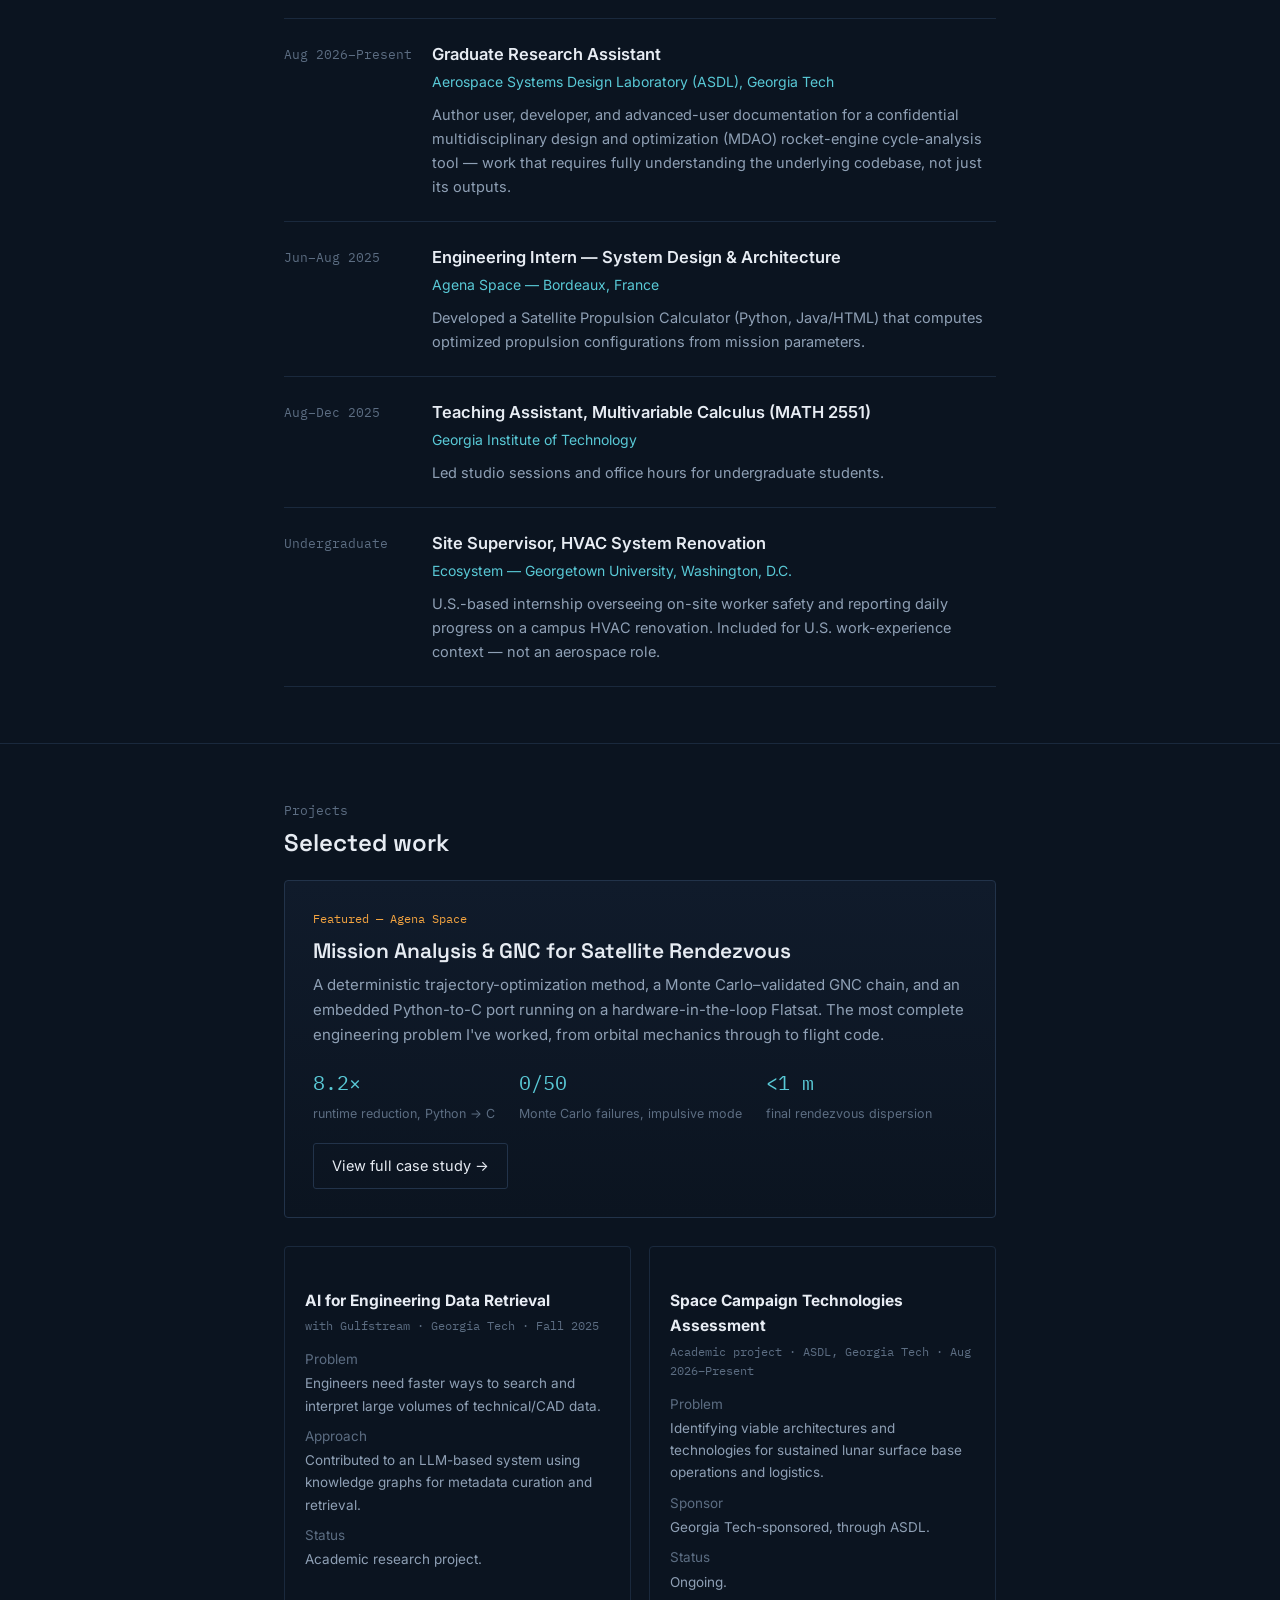
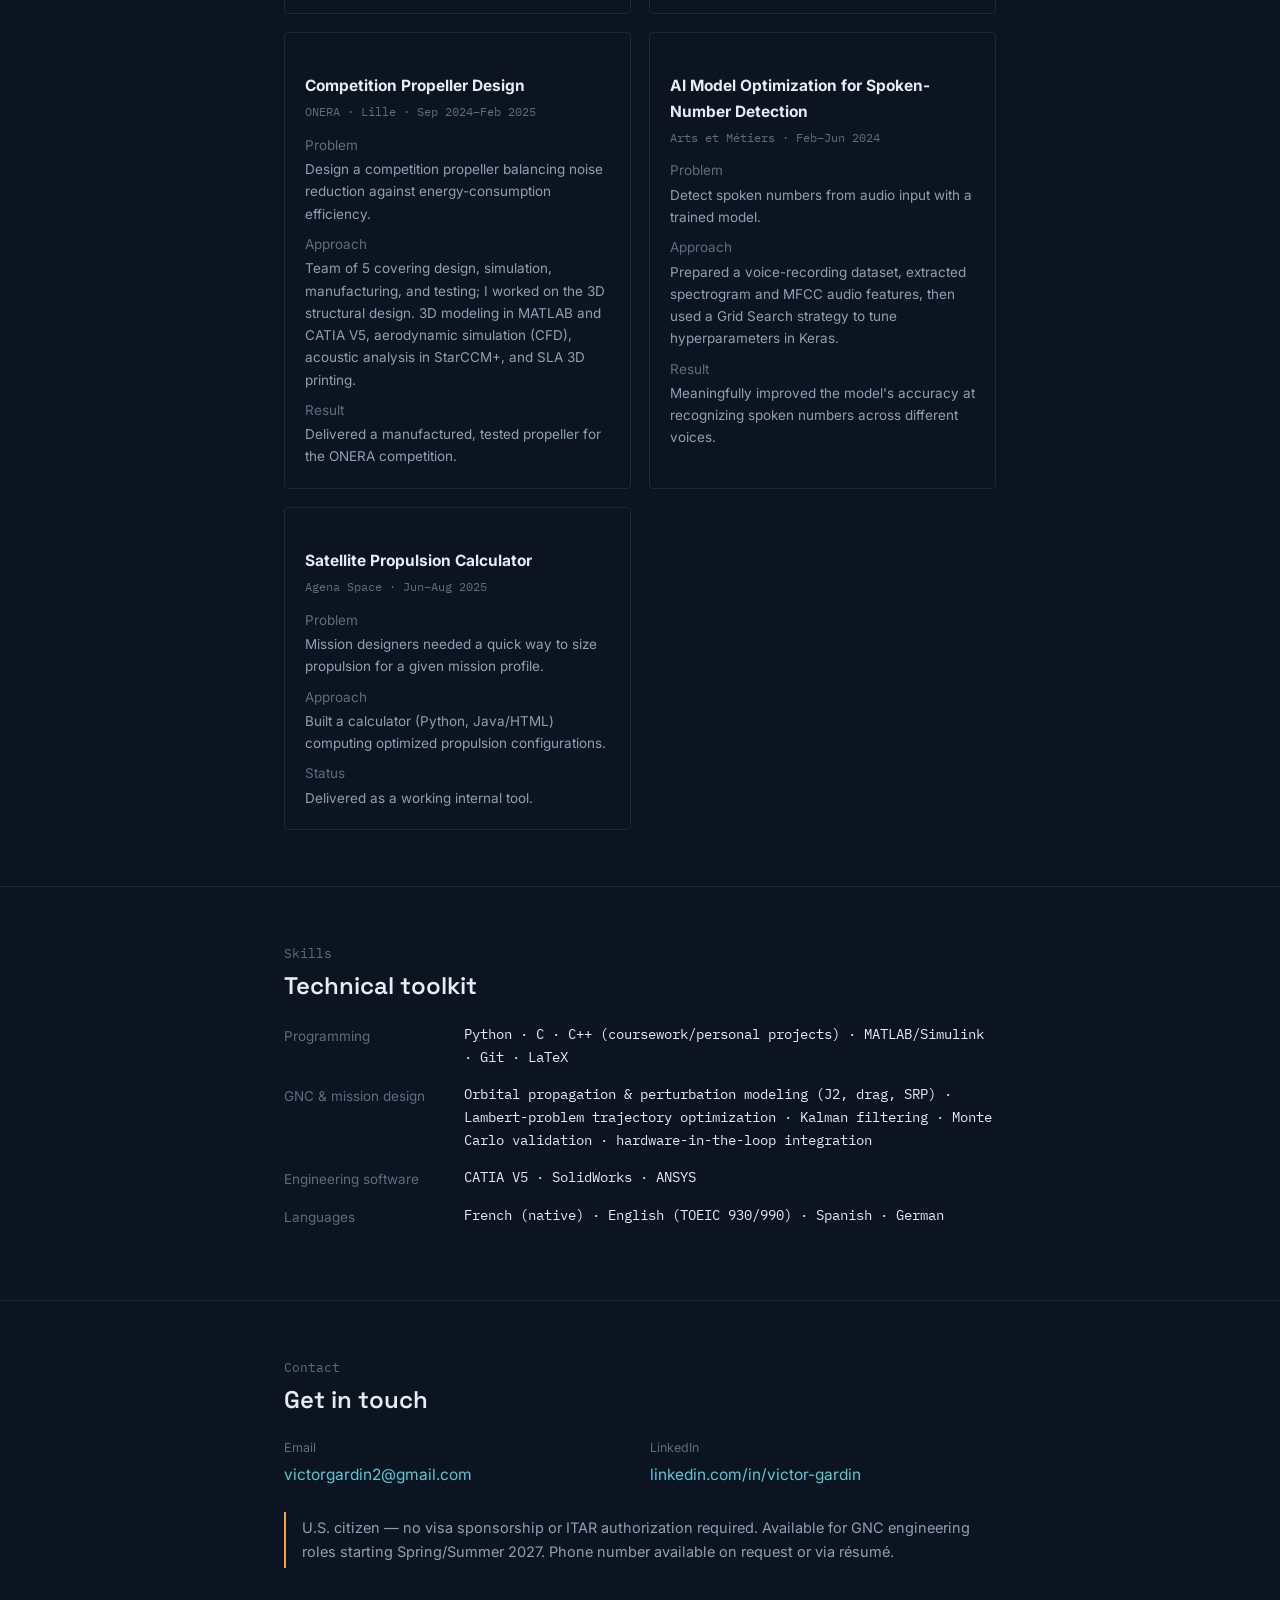
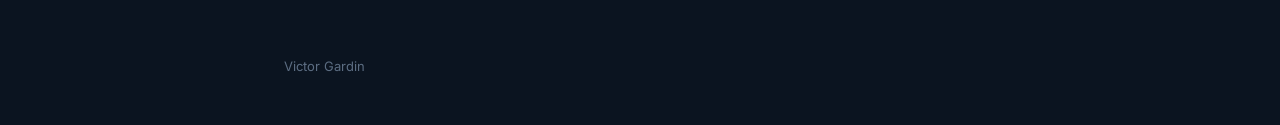
==== commit 1744ee51: "Update_2" ====
--- a/index.html
+++ b/index.html
@@ -276,7 +276,7 @@
 </section>
 
 <footer>
-  <div class="wrap">Victor Gardin · Built &amp; hosted with GitHub Pages</div>
+  <div class="wrap">Victor Gardin</div>
 </footer>
 
 </body>
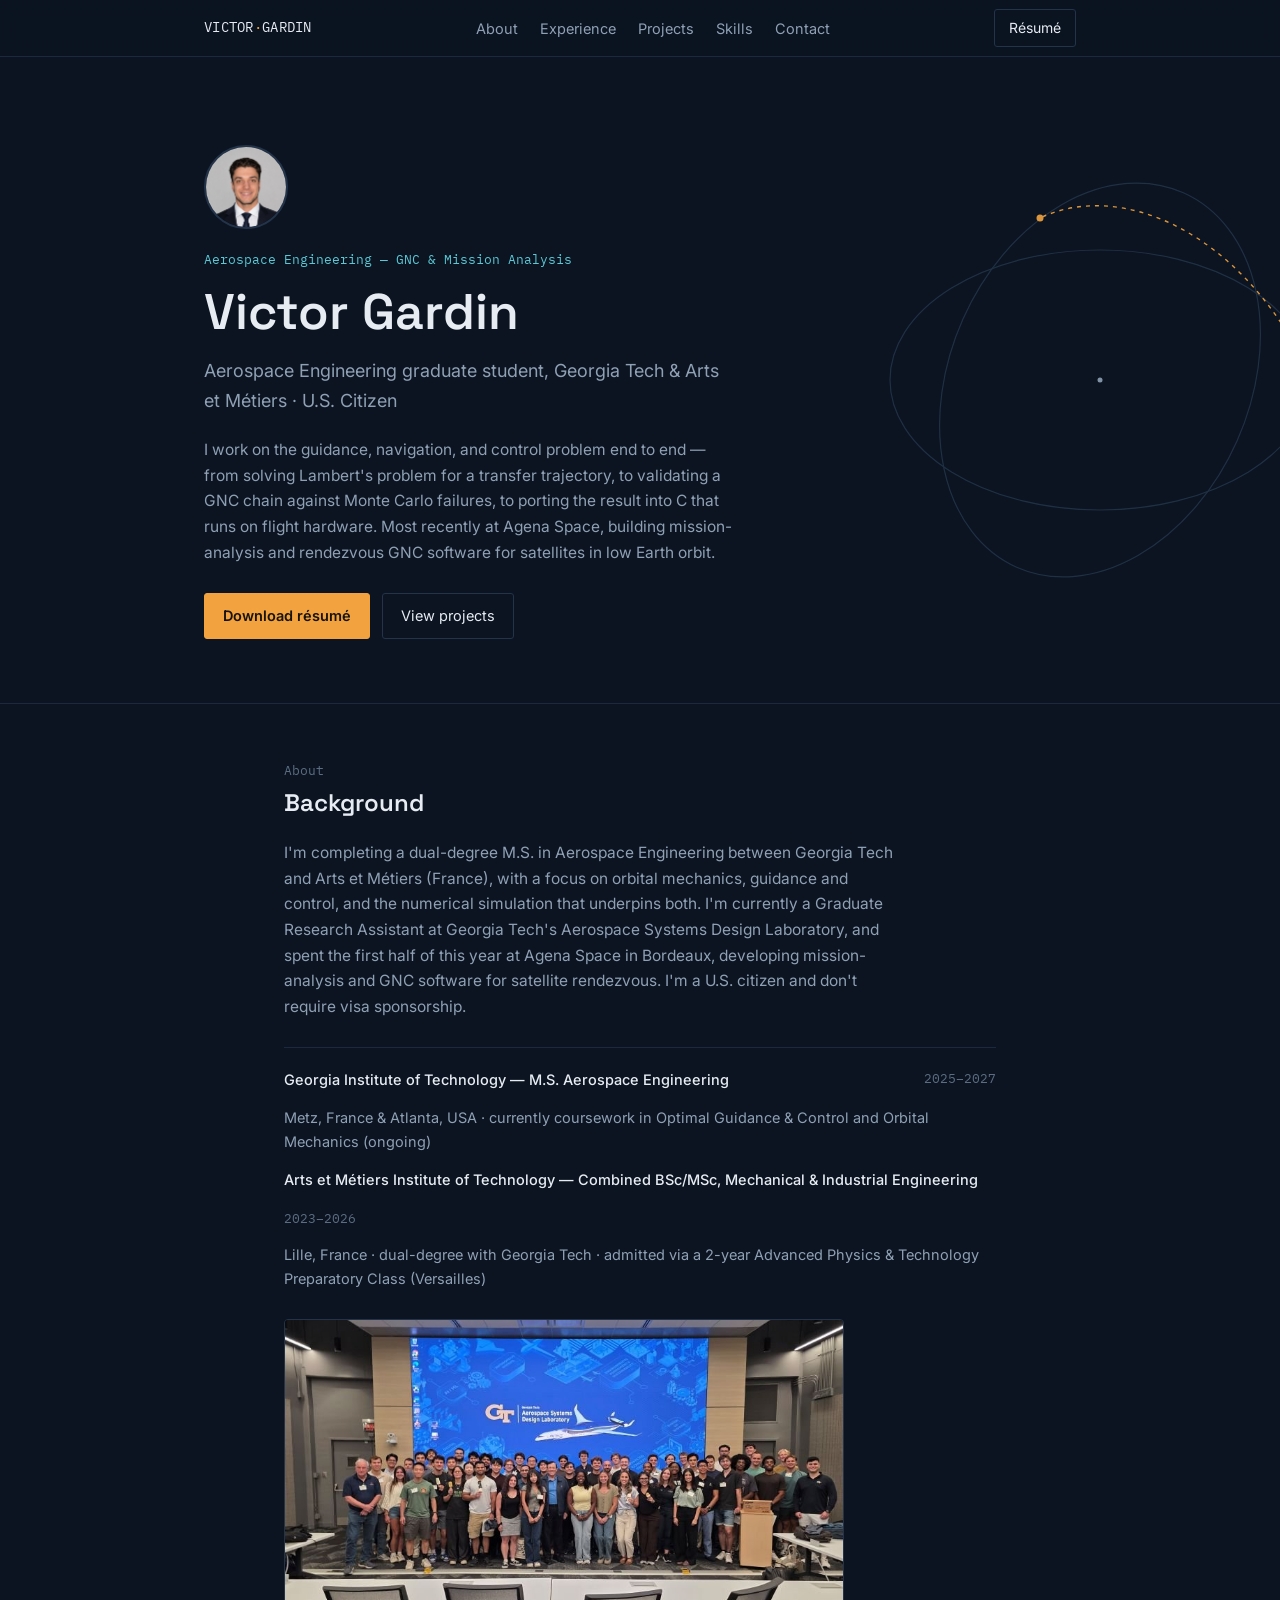
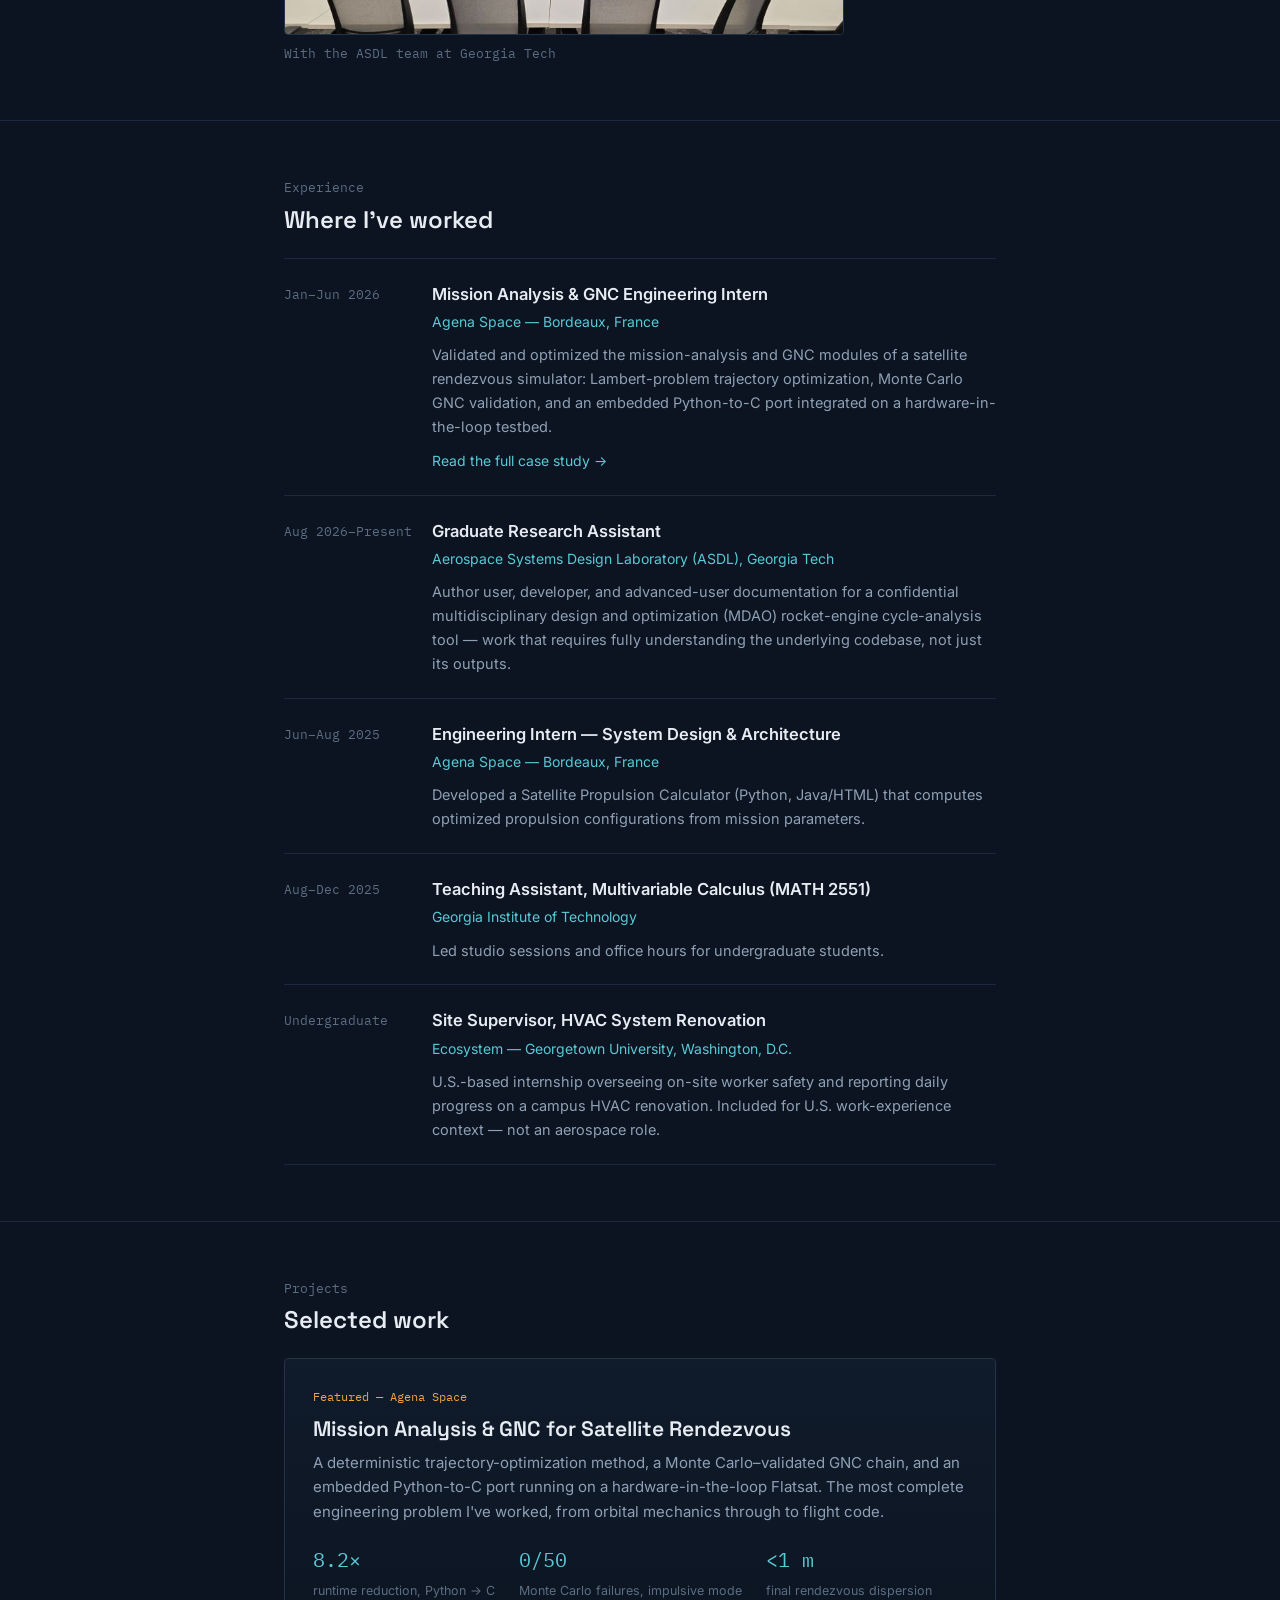
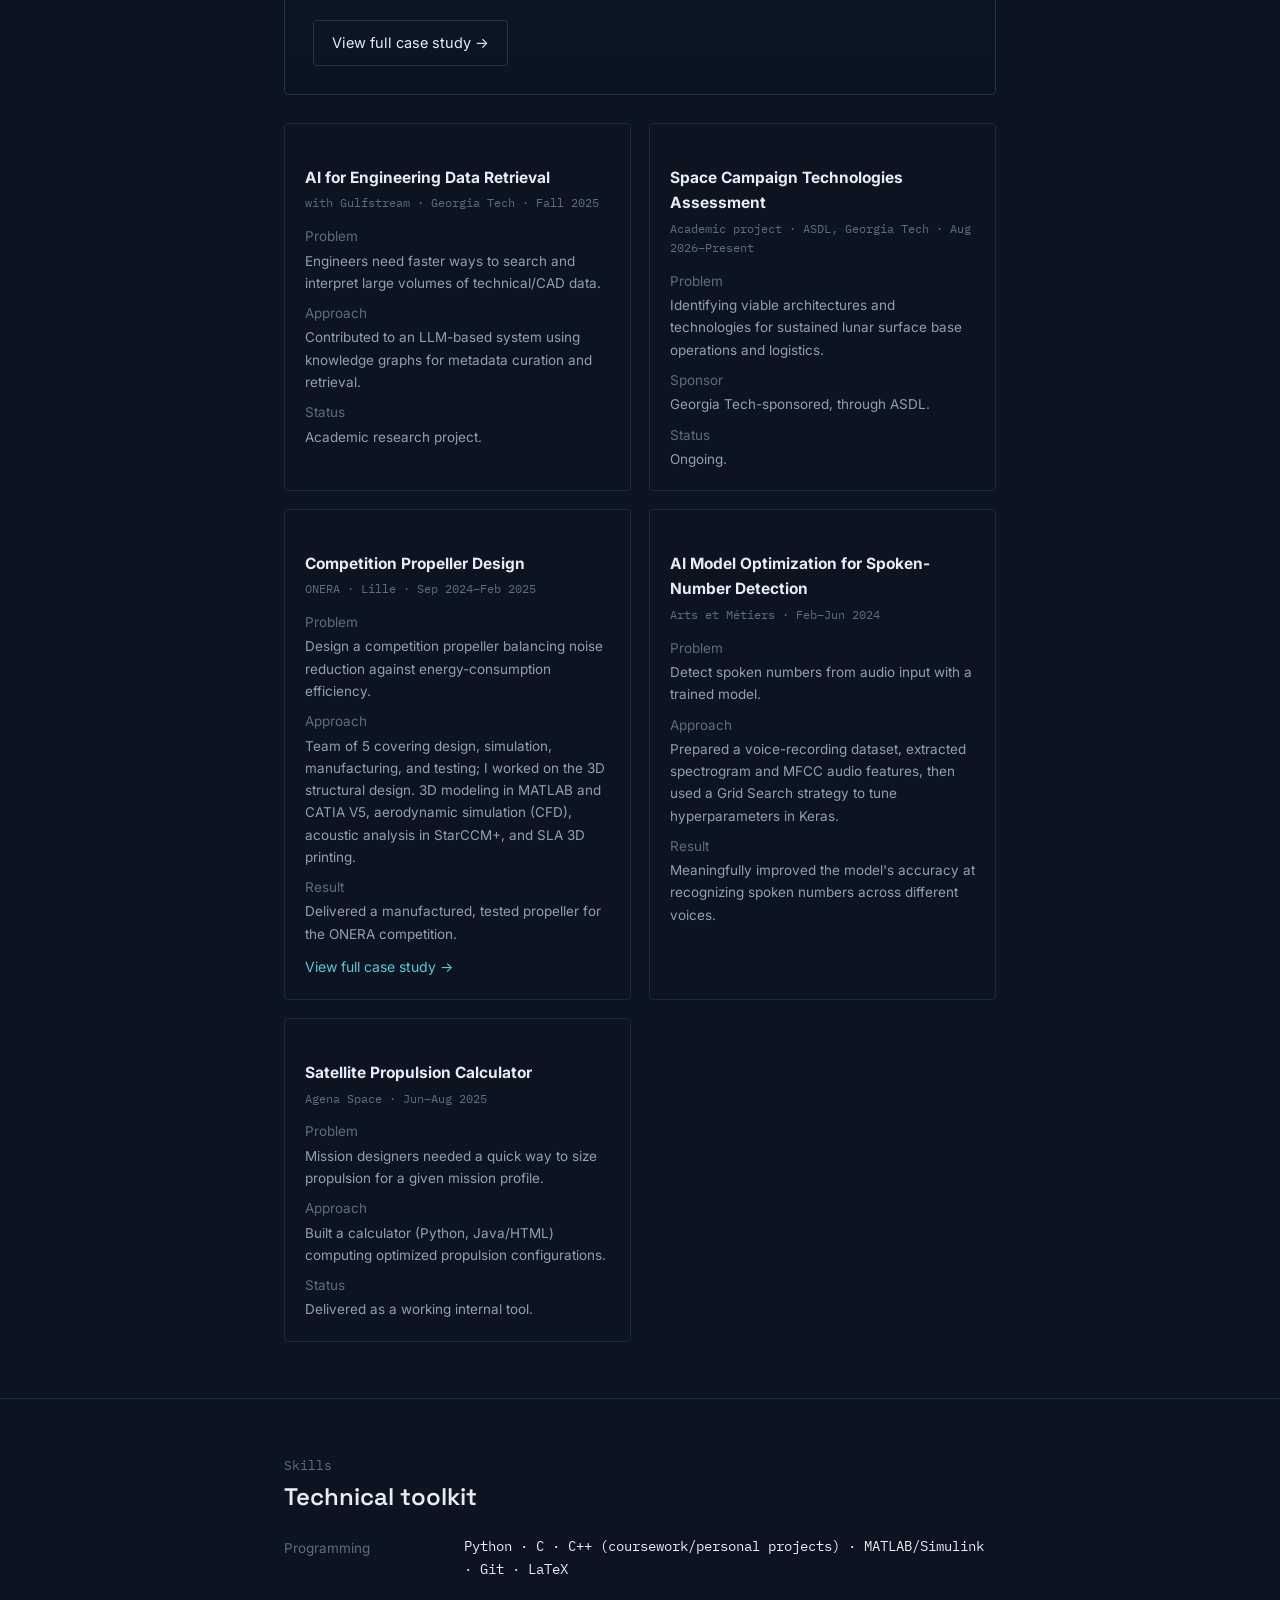
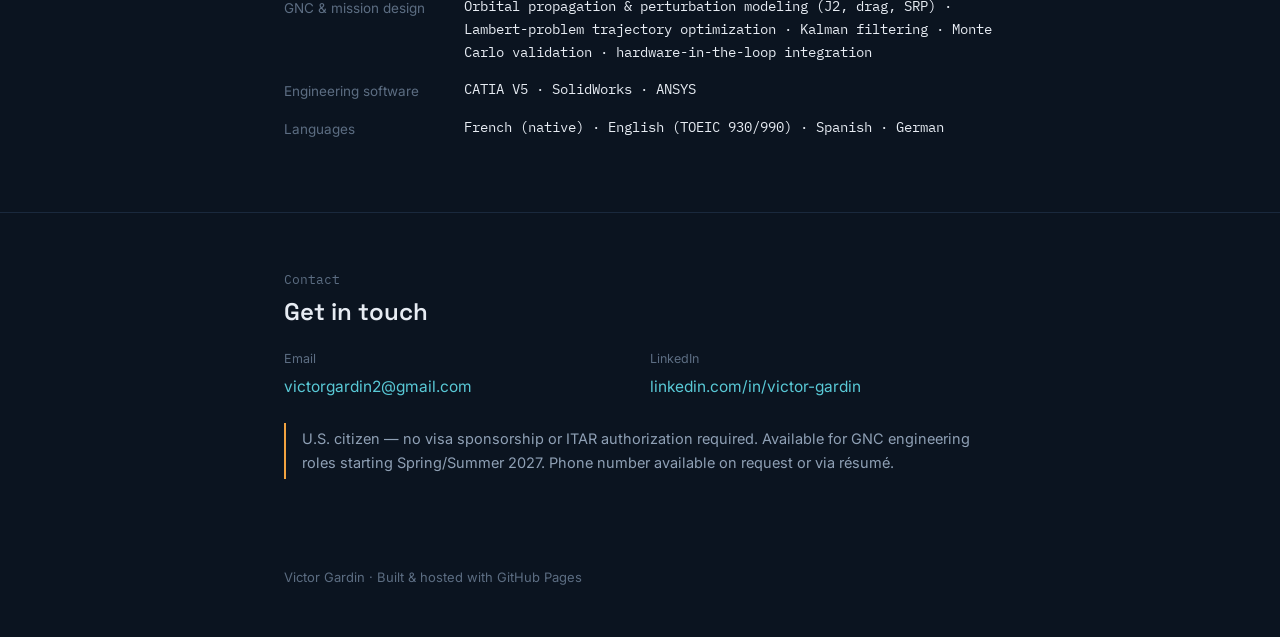
==== commit 747ecfa5: "Add images" ====
--- a/index.html
+++ b/index.html
@@ -36,6 +36,7 @@
     <circle cx="240" cy="240" r="2.5" fill="#8fa0b5"/>
   </svg>
   <div class="wrap">
+    <img class="hero-photo" src="assets/img/headshot.jpg" alt="Victor Gardin">
     <div class="hero-eyebrow">Aerospace Engineering — GNC &amp; Mission Analysis</div>
     <h1>Victor Gardin</h1>
     <p class="hero-role">Aerospace Engineering graduate student, Georgia Tech &amp; Arts et Métiers · U.S. Citizen</p>
@@ -74,6 +75,10 @@
         <span class="detail">Lille, France · dual-degree with Georgia Tech · admitted via a 2-year Advanced Physics &amp; Technology Preparatory Class (Versailles)</span>
       </div>
     </div>
+    <figure class="about-photo">
+      <img src="assets/img/asdl-team.jpg" alt="Victor Gardin with the Aerospace Systems Design Laboratory team at Georgia Tech">
+      <figcaption>With the ASDL team at Georgia Tech</figcaption>
+    </figure>
   </div>
 </section>
 
@@ -206,6 +211,7 @@
           <dt>Result</dt>
           <dd>Delivered a manufactured, tested propeller for the ONERA competition.</dd>
         </dl>
+        <a class="xp-link" href="onera-propeller.html">View full case study →</a>
       </div>
 
       <div class="project-card">
@@ -276,7 +282,7 @@
 </section>
 
 <footer>
-  <div class="wrap">Victor Gardin</div>
+  <div class="wrap">Victor Gardin · Built &amp; hosted with GitHub Pages</div>
 </footer>
 
 </body>
--- a/css/style.css
+++ b/css/style.css
@@ -141,6 +141,15 @@
   color: var(--accent-cyan);
   margin-bottom: 14px;
 }
+.hero-photo {
+  width: 84px;
+  height: 84px;
+  border-radius: 50%;
+  object-fit: cover;
+  border: 2px solid var(--line);
+  margin-bottom: 20px;
+  display: block;
+}
 .hero h1 {
   font-size: clamp(34px, 5vw, 50px);
   max-width: 620px;
@@ -215,6 +224,23 @@
 .edu-row .school { color: var(--text); font-weight: 500; }
 .edu-row .detail { color: var(--text-dim); }
 .edu-row .date { color: var(--text-faint); font-family: var(--font-mono); font-size: 13px; white-space: nowrap; }
+
+.about-photo {
+  margin: 28px 0 0;
+}
+.about-photo img {
+  width: 100%;
+  max-width: 560px;
+  border-radius: 4px;
+  border: 1px solid var(--line);
+  display: block;
+}
+.about-photo figcaption {
+  font-size: 13px;
+  color: var(--text-faint);
+  margin-top: 8px;
+  font-family: var(--font-mono);
+}
 
 /* ---------- Experience list ---------- */
 .xp-list { display: flex; flex-direction: column; }
